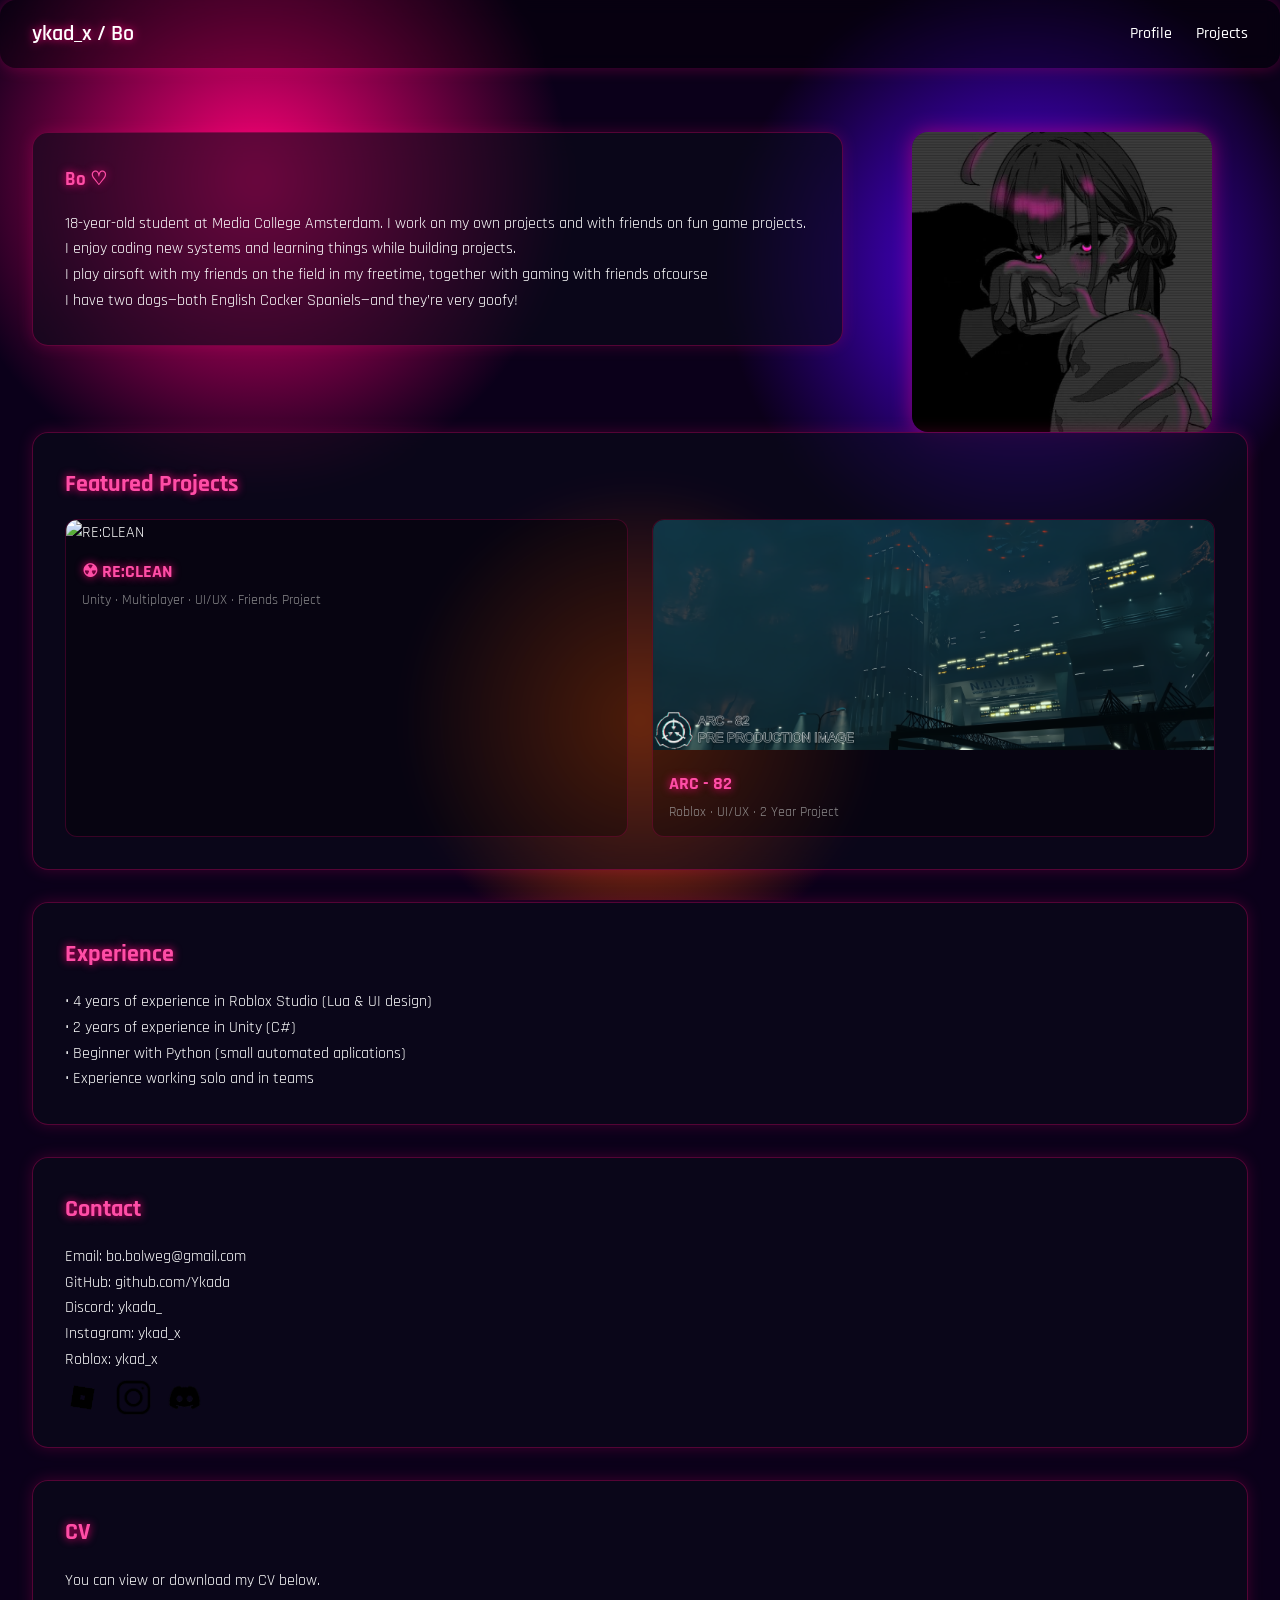
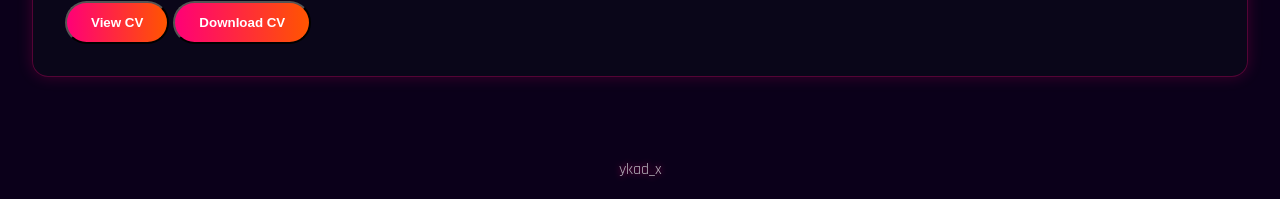
==== Index.html @ 75e7828b "Merge branch 'main' of https://github.com/Ykada/Ykada.github.io" ====
<!DOCTYPE html>
<html lang="en">
	<head>
		<meta charset="UTF-8">
			<meta name="viewport" content="width=device-width, initial-scale=1.0">
				<title>ykad_x</title>
				<link rel="icon" type="image/x-icon" href="Images/downloads (1).ico">
					<link rel="stylesheet" href="CSSS/Style.css">
</head>
	<body>

		<!-- NAVBAR -->
		<header class="navbar">
			<div class="logo">ykad_x / Bo</div>
			<nav class="nav-links">
				<a href="#" onclick="showPage('profile')">Profile</a>
				<a href="#" onclick="showPage('projects')">Projects</a>

			</nav>
		</header>

		<main>

			<!-- PROFILE PAGE -->
			<section id="profile" class="page active">
				<div class="profile-row">
					<section class="card profile-card">
						<h1>Bo ♡</h1>
						<p>18-year-old student at Media College Amsterdam. I work on my own projects and with friends on fun game projects.</p>
						<p>I enjoy coding new systems and learning things while building projects.</p>
						<p>I play airsoft with my friends on the field in my freetime, together with gaming with friends ofcourse</p>
						<p>I have two dogs—both English Cocker Spaniels—and they’re very goofy!</p>
					</section>
					<div class="profile-side-image">
						<img src="Images/Placeholder.png" alt="Profile Image">
        </div>
				</div>
				<div class="card">
					<h1>Featured Projects</h1>

					<div class="project-grid">

						<div class="project-card" onclick="showPage('reclean')">
							<img src="Images/493507649-ad7ff910-1d34-4edd-aec2-e391a233c618.gif" alt="RE:CLEAN">
								<div class="project-card-text">
									<h2>☢ RE:CLEAN</h2>
									<p>Unity · Multiplayer · UI/UX · Friends Project</p>
								</div>
							</div>

						<div class="project-card" onclick="showPage('arc82')">
							<img src="Images/493531442-61c5a022-32b8-4cd8-9e0c-8de7509e1529.png" alt="ARC - 82">
								<div class="project-card-text">
									<h2>ARC - 82</h2>
									<p>Roblox · UI/UX · 2 Year Project</p>
								</div>
							</div>

					</div>
				</div>
				</div>
				<div class="card">
					<h1>Experience</h1>
					<p>• 4 years of experience in Roblox Studio (Lua & UI design)</p>
					<p>• 2 years of experience in Unity (C#)</p>
					<p>• Beginner with Python (small automated aplications)</p>
					<p>• Experience working solo and in teams</p>
				</div>

				<section class="card contact-card">
					<h2>Contact</h2>
					<p>
						Email: <a href="mailto:bo.bolweg@gmail.com">bo.bolweg@gmail.com</a>
					</p>
					<p>
						GitHub: <a href="https://github.com/Ykada" target="_blank">github.com/Ykada</a>
					</p>
					<p>Discord: ykada_</p>
					<p>Instagram: ykad_x</p>
					<p>Roblox: ykad_x</p>
					<div class="icon-row">
						<img src="Images/image-removebg-preview.png" alt="Roblox">
							<img src="Images/Instalogo.png" alt="Instagram">
								<img src="Images/Discordlogo.png" alt="Discord">
        </div>
				</section>
				<div class="card">
					<h1>CV</h1>
					<p>You can view or download my CV below.</p>

					<div class="cv-buttons">
						<button class="primary-btn" onclick="window.open('CV/YourCV.pdf')">
							View CV
						</button>

						<a href="CV/YourCV.pdf" download="">
							<button class="primary-btn">
								Download CV
							</button>
						</a>
					</div>
				</div>
			</section>
			<!-- PROJECTS LIST PAGE -->
			<section id="projects" class="page">
				<div class="card">
					<h1>Projects</h1>
					<p>A selection of games I’ve worked on in Roblox Studio and Unity, focusing on scripting, game design, and UI.</p>
					<div class="project-grid">

						<!-- Each project links to its own page section -->
						<div class="project-card" onclick="showPage('reclean')">
							<img src="Images/493507649-ad7ff910-1d34-4edd-aec2-e391a233c618.gif" alt="RE:CLEAN">
								<div class="project-card-text">
									<h2>☢ RE:CLEAN</h2>
									<p>Unity · In Develpment · UI/UX · Multiplayer · Friends Project · Free Time</p>
								</div>
							</div>

						<div class="project-card" onclick="showPage('arc82')">
							<img src="Images/scp-logo-unscreen.gif" alt="ARC - 82">
								<div class="project-card-text">
									<h2>ARC - 82</h2>

									<p>Roblox · In Develpment · Lua · UI/UX · Group Project · 2 Years Work · Limited Info Avalible</p>
								</div>
							</div>

						<div class="project-card" onclick="showPage('thehunt')">
							<img src="Images/THEHUNTGIF.gif" alt="The Hunt">
								<div class="project-card-text">
									<h2>The Hunt</h2>
									<p>Roblox · Released · UI/UX · Art · Lua · Persenal Project · 1 Month Work</p>
								</div>
							</div>


						<div class="project-card" onclick="showPage('tortex')">
							<img src="Images/OPERATIONSTORM.png" alt="TORTEX">
								<div class="project-card-text">
									<h2>TORTEX</h2>
									<p>Unity · In Develpment · Main Develper · Persenal Project · Free Time</p>
								</div>
							</div>

						<div class="project-card" onclick="showPage('tds')">
							<img src="Images/TDS.png" alt="Tower Defence Simulator">
								<div class="project-card-text">
									<h2>Tower Defence Simulator</h2>
									<p>Unity · C# · Solo · School Project · 10 Weeks Time</p>
								</div>
							</div>

						<div class="project-card" onclick="showPage('helend')">
							<img src="Images/HSL1.png" alt="Hel End Strife">
								<div class="project-card-text">
									<h2>Hel End Strife</h2>
									<p>Unity · School project · Gameplay scripting · 10 Weeks Time</p>
								</div>
							</div>
						<div class="project-card" onclick="showPage('TheCreatureWithin')">
							<img src="Images/404.jpg" alt="Image Unavalible">
								<div class="project-card-text">
									<h2>TheCreatureWithin</h2>
									<p>Unity · In Develpment · School project · Gameplay scripting · 1 Year Time · Limited Info Avalible</p>
								</div>
							</div>

					</div>
				</div>
			</section>


			<section id="reclean" class="page project-detail">
				<div class="card">
					<h1>☢ RE:CLEAN</h1>
					<div class="project-images">
						<img src="Images/RECLEAN1.png" alt="RE:CLEAN 1">
							<img src="Images/RECLEAN2.png" alt="RE:CLEAN 2">
        </div>

					<div class="contribution-section">
						<h2>My Contributions</h2>
						<div class="contribution-grid">

							<div class="code-section">
								<h3>Example Code</h3>
								<pre>
									<code>
using System;
using UnityEngine;
using UnityEngine.Rendering.Universal;
using UnityEngine.UI;

[System.Serializable]

public class SettingsData
{
public float volumeLevel;
public float tvsoundlevel;
public bool filmgrain;
public bool bloom;
public bool vog;
public bool fullscreen;
public float audioListenerVolume;
public int fps;
}

public class SettingsSaveManager : MonoBehaviour
{

[SerializeField] private Slider volumeLevel;
[SerializeField] private Slider tvsoundlevel;
[SerializeField] private Toggle filmgrain;
[SerializeField] private Toggle bloomToggle;
[SerializeField] private Toggle vog;
[SerializeField] private Toggle fullscreen;
[SerializeField] private Button savebutton;
[SerializeField] private AudioListener audioListener;
[SerializeField] private AudioSource audioSource;
[SerializeField] private InputField fps;

private string filePath;

private void Start()
{
savebutton.onClick.AddListener(SaveSettingsData);
savebutton.onClick.AddListener(() => SetFrameRate(int.TryParse(fps.text, out int result) ? result : 60));

}

private void Awake()
{
filePath = Application.persistentDataPath + "/settings.json";
if (System.IO.File.Exists(filePath))
{
SettingsData data = LoadSettingsData();
volumeLevel.value = data.volumeLevel;
filmgrain.isOn = data.filmgrain;
bloomToggle.isOn = data.bloom;
vog.isOn = data.vog;
fullscreen.isOn = data.fullscreen;
tvsoundlevel.value = data.tvsoundlevel;
fps.text = data.fps.ToString();
SetFrameRate(data.fps);
}
}

#region fps

public void SetFrameRate(int fps)
{
QualitySettings.vSyncCount = 0;
Application.targetFrameRate = fps;

}


#endregion


private SettingsData LoadSettingsData()
{
if (System.IO.File.Exists(filePath))
{
string json = System.IO.File.ReadAllText(filePath);
return JsonUtility.FromJson<SettingsData>(json);
tvsoundlevel.value = audioSource.volume;




if (fullscreen.isOn)
{
    Screen.fullScreenMode = FullScreenMode.ExclusiveFullScreen;
}
else
{
    Screen.fullScreenMode = FullScreenMode.Windowed;
}

}
else
{
return new SettingsData { volumeLevel = 1, filmgrain = true, vog = true, fullscreen = true };
}
}
private void SaveSettingsData()
{
SettingsData data = new SettingsData
{
volumeLevel = volumeLevel.value,
filmgrain = filmgrain.isOn,
bloom = bloomToggle.isOn,
vog = vog.isOn,
fullscreen = fullscreen.isOn,
tvsoundlevel = tvsoundlevel.value,
fps = int.TryParse(fps.text, out int result) ? result : 60,
};
        
string json = JsonUtility.ToJson(data, true);
System.IO.File.WriteAllText(filePath, json);
}
}

						  </code>
								</pre>
							</div>

							<div class="contribution-item">
								<img src="Images/RECLEAN2.png">
									<h3>UI Design</h3>
									<p>Worked on interface concepts and layout design.</p>
								</div>


						</div>
					</div>
					<p>A multiplayer project inspired by R.E.P.O. It’s currently on hold due to us not having enough time to work on it.</p>
					<button class="primary-btn" onclick="showPage('projects')">Back to Projects</button>
				</div>
			</section>

			<section id="arc82" class="page project-detail">
				<div class="card">
					<h1>ARC - 82</h1>
					<div class="project-images">
						<img src="Images/493531442-61c5a022-32b8-4cd8-9e0c-8de7509e1529.png" alt="ARC - 82">
							<img src="Images/ROBLXUI1.png" alt="ARC - 82">
								<img src="Images/ARC-82UIV1.png" alt="ARC - 82">
        </div>


		  <div class="contribution-section">
						<h2>My Contributions</h2>

						<div class="contribution-grid">

							<div class="contribution-item">
								<img src="Images/ROBLXUI1.png" alt="UI Work">
									<h3>UI Systems</h3>
									<p>Created advanced interactive UI systems controlling the facility.</p>
								</div>
							<div class="code-section">
								<h3>Camera Switching</h3>
								<pre>
									<code>
local remoteEventRequest = Instance.new("RemoteEvent")
remoteEventRequest.Name = "CameraSwitchRequest"
remoteEventRequest.Parent = game.ReplicatedStorage
local remoteEventDenied = Instance.new("RemoteEvent")
remoteEventDenied.Name = "CameraSwitchDenied"
remoteEventDenied.Parent = game.ReplicatedStorage
local groupId = 33993584
local allowedCamerasForGroup = {
["ClassDCamera"] = true,
["Camera2"] = true,
}
local function isPlayerInGroup(player)
return player:IsInGroup(groupId)
end
print("hi!")
remoteEventRequest.OnServerEvent:Connect(function(player, requestedCameraName)
if isPlayerInGroup(player) then
local camera = workspace:FindFirstChild(requestedCameraName)
if camera and allowedCamerasForGroup[requestedCameraName] then
remoteEventRequest:FireClient(player, requestedCameraName)
else
remoteEventDenied:FireClient(player)
end
else
remoteEventDenied:FireClient(player)
end
end)

									</code>
								</pre>
							</div>
							<div class="code-section">
								<h3>Icon Spinner</h3>
								<pre>
									<code>
local TweenService = game:GetService("TweenService")

local Frame = script.Parent

coroutine.wrap(function()
local Outside = Frame.Outside
local OuterTween = TweenService:Create(Outside, TweenInfo.new(4, Enum.EasingStyle.Linear), {Rotation = 360})

while true do
Outside.Rotation = 0
OuterTween:Play()
OuterTween.Completed:Wait()
end
end)()

coroutine.wrap(function()
local Inside = Frame.Inside
local Tweens = {}

for Angle = 90, 360, 90 do
table.insert(Tweens, TweenService:Create(Inside, TweenInfo.new(2, Enum.EasingStyle.Elastic), {Rotation = Angle}))
end

while true do
Inside.Rotation = 0

for i, Tween in ipairs(Tweens) do
Tween:Play()
Tween.Completed:Wait()
task.wait(1)
end
end
end)()

									</code>
								</pre>
							</div>
							<div class="code-section">
								<h3>Own Avatar Dummy</h3>
								<pre>
									<code>
local Players = game:GetService("Players")
local dummy = script.Parent

local function updateDummyAppearance(player)
local humanoidDescription = Players:GetHumanoidDescriptionFromUserId(player.UserId)
local dummyHumanoid = dummy:WaitForChild("Humanoid")
dummyHumanoid:ApplyDescription(humanoidDescription)
end

local function onPlayerAdded(player)
player.CharacterAdded:Connect(function(character)
character:WaitForChild("Humanoid")
character:WaitForChild("HumanoidRootPart")
updateDummyAppearance(player)
end)
end

Players.PlayerAdded:Connect(onPlayerAdded)
for _, player in pairs(Players:GetPlayers()) do
onPlayerAdded(player)
end


									</code>
								</pre>
							</div>

						</div>
					</div>

					<p>A Roblox group project. I have been working with multiple people on this project for around 2 years. The game is set to release in a year’s time.</p>
					<p>I have been working with multiple people on this project for around 2 years. The game is set to release in a year’s time.</p>
					<p>Ive been responsible in this project to everything related to UI, from basic Loadingscreens to highly advanced interactive ui's that controll the entire Vacility</p>
					<p>Dou to this being a Work in progress and yet to be released or Anounced info is farly kept hidden from the public</p>
					<button class="primary-btn" onclick="showPage('projects')">Back to Projects</button>
				</div>
			</section>

			<section id="helend" class="page project-detail">
				<div class="card">
					<h1>Hel End Strife</h1>
					<div class="project-images">
						<img src="Images/HSL1.png" alt="ARC - 82">
							<img src="Images/HSL2.png" alt="ARC - 82">
								<img src="Images/HSL3.png" alt="ARC - 82">
									<img src="Images/HSL4.png" alt="ARC - 82">
        </div>
					<div class="contribution-section">
						<h2>My Contributions</h2>
						<div class="contribution-grid">

							<div class="contribution-item">
								<img src="Images/HSL1.png">
									<h3>Gameplay Systems</h3>
									<p></p>
								</div>

							<div class="contribution-item">
								<img src="Images/HSL2.png">
									<h3>Team Collaboration</h3>
									<p>Worked on Saving systems that save your current progress for later.</p>
								</div>

						</div>
					</div>
					<p>A unity school project that ive worked with 3 Develpers and 7 Artists on for a duration of 10 Weeks, a playable version is avalible for download on github!</p>
					<p>
						My contriubutions to th
					</p>

					<button class="primary-btn" onclick="window.location.href='https://github.com/ghostbusterbob/GA-GD-Project/tree/Ykada_';"> Link to Github </button>
					<button class="primary-btn" onclick="showPage('projects')">Back to Projects</button>
				</div>
			</section>

			<section id="tds" class="page project-detail">
				<div class="card">
					<h1>Tower Defence Simulator</h1>
					<div class="project-images">
						<img src="Images/TDS.png" alt="ARC - 82">
							<img src="Images/TGB2.png" alt="ARC - 82">
								<img src="Images/TGB3.png" alt="ARC - 82">
									<img src="Images/TGB4.png" alt="ARC - 82">
										<img src="Images/TGB5.png" alt="ARC - 82">
											<p>A school project for a solo Unity game, where we had to make a TowerDefence game, we had to make this in 10 weeks and that is how it turned out, i used AI to generat the Art, we had to make everything ourselfs, the scripts and varius systems are coded by me!</p>
										</div>
					<div class="contribution-section">
						<h2>My Contributions</h2>
						<div class="contribution-grid">

							<div class="code-section">
								<h3>Tower Placing</h3>
								<pre>
									<code>
using UnityEngine;
using UnityEngine.UI;
using System.Collections;
using System.Collections.Generic;

// TowerSpawner.cs
// Manages tower selection, placement, rotation, removal, and UI updates in a tower defense game.
// Ykada_Hiroka
public class TowerSpawner : MonoBehaviour
{
[Header("Preview Prefabs (Ghost Towers)")]
[SerializeField] private GameObject archerPreview;
[SerializeField] private GameObject crossbowPreview;
[SerializeField] private GameObject magePreview;
[SerializeField] private GameObject cannonPreview;
[SerializeField] private GameObject crystalPreview;
[SerializeField] private GameObject minigunnerPreview;

[Header("Tower Prefabs (Real Towers)")]
[SerializeField] private GameObject archer;
[SerializeField] private GameObject crossbow;
[SerializeField] private GameObject mage;
[SerializeField] private GameObject cannon;
[SerializeField] private GameObject crystal;
[SerializeField] private GameObject minigunner;

[Header("Settings")]
[SerializeField] private LayerMask placementLayer;
[SerializeField] private int maxTowers = 25;
[SerializeField] private int startingMoney = 500;
[SerializeField] private int money;
private float displayedMoney;

[Header("UI")]
[SerializeField] private Text moneyText;
[SerializeField] private Text towerErrorLog;
[SerializeField] private GameObject errorLogsPanel;
[SerializeField] private Text currenttowersspawnedtext;

private GameObject previewTower;
private GameObject selectedTowerPrefab;
private int previewCost;

private readonly List<PlacedTower>
	placedTowers = new List<PlacedTower>
		();

		private void Start()
		{
		money = startingMoney;
		displayedMoney = money;
		UpdateMoneyUI();
		}

		private void Update()
		{
		HandleTowerSelection();
		HandleTowerPlacement();
		HandleTowerInteraction();
		displayedMoney = Mathf.Lerp(displayedMoney, money, Time.deltaTime * 10f);
		moneyText.text = "$: " + Mathf.RoundToInt(displayedMoney);
		}

		#region Tower Selection
		private void HandleTowerSelection()
		{
		if (Input.GetKeyDown(KeyCode.Alpha1)) TrySelectTower(archer, archerPreview, 250);
		else if (Input.GetKeyDown(KeyCode.Alpha2)) TrySelectTower(crossbow, crossbowPreview, 500);
		else if (Input.GetKeyDown(KeyCode.Alpha3)) TrySelectTower(mage, magePreview, 750);
		else if (Input.GetKeyDown(KeyCode.Alpha4)) TrySelectTower(cannon, cannonPreview, 1500);
		else if (Input.GetKeyDown(KeyCode.Alpha5)) TrySelectTower(crystal, crystalPreview, 5000);
		else if (Input.GetKeyDown(KeyCode.Alpha6)) TrySelectTower(minigunner, minigunnerPreview, 15000);
		}

		private void TrySelectTower(GameObject prefab, GameObject previewPrefab, int cost)
		{
		if (placedTowers.Count >= maxTowers)
		{
		ShowError("Tower limit reached!");
		return;
		}

		if (money < cost)
    {
        ShowError("Insufficient funds!");
        return;
    }

    if (previewTower != null) Destroy(previewTower);

    previewTower = Instantiate(previewPrefab); // show ghost tower
    previewCost = cost;
    selectedTowerPrefab = prefab; // save real tower
}
#endregion

#region Tower Placement
private void HandleTowerPlacement()
{
    if (previewTower == null) return;

    Ray ray = Camera.main.ScreenPointToRay(Input.mousePosition);
    if (Physics.Raycast(ray, out RaycastHit hit, 100f, placementLayer))
    {
        Vector3 newPos = hit.point;
        previewTower.transform.position = newPos;

        previewTower.transform.rotation = Quaternion.Euler(0f, previewTower.transform.rotation.eulerAngles.y, 0f);

        if (Input.GetKeyDown(KeyCode.R))
        {
            previewTower.transform.Rotate(0, 45f, 0);
        }

        if (Input.GetMouseButtonDown(0))
        {
            PlaceTower();
        }
    }
}

private void PlaceTower()
{
    if (money < previewCost)
    {
        ShowError("Not enough money!");
        Destroy(previewTower);
        previewTower = null;
        return;
    }

    money -= previewCost;
    UpdateMoneyUI();

    // Save preview position/rotation
    Vector3 pos = previewTower.transform.position;
    Quaternion rot = previewTower.transform.rotation;

    Destroy(previewTower); // remove preview

    // Spawn real tower
    GameObject realTower = Instantiate(selectedTowerPrefab, pos, rot);

    PlacedTower newTower = new PlacedTower(realTower, previewCost);
    placedTowers.Add(newTower);

    previewTower = null;
    selectedTowerPrefab = null;
}
#endregion

#region Tower Interaction (Rotate / Remove)
private void HandleTowerInteraction()
{
    if (previewTower != null) return;

    if (Input.GetKeyDown(KeyCode.R))
    {
        Ray ray = Camera.main.ScreenPointToRay(Input.mousePosition);
        if (Physics.Raycast(ray, out RaycastHit hit))
        {
            PlacedTower tower = placedTowers.Find(t => t.TowerObject == hit.collider.gameObject);
            if (tower != null)
            {
                tower.TowerObject.transform.Rotate(0, 45f, 0);
            }
        }
    }

    if (Input.GetKeyDown(KeyCode.Backspace))
    {
        Ray ray = Camera.main.ScreenPointToRay(Input.mousePosition);
        if (Physics.Raycast(ray, out RaycastHit hit))
        {
            PlacedTower tower = placedTowers.Find(t => t.TowerObject == hit.collider.gameObject);
            if (tower != null)
            {
                RemoveTower(tower);
            }
        }
    }
}

private void RemoveTower(PlacedTower tower)
{
    int refund = tower.Cost / 2;
    money += refund;
    UpdateMoneyUI();

    placedTowers.Remove(tower);
    Destroy(tower.TowerObject);
}
#endregion

#region Money & UI
public void AddMoney(int amount)
{
    money += amount;
    UpdateMoneyUI();
}

private void UpdateMoneyUI()
{

    moneyText.text = $"$ {money}";
    currenttowersspawnedtext.text = $"Towers: {placedTowers.Count}/{maxTowers}";
}

private void ShowError(string message)
{
    errorLogsPanel.SetActive(true);
    towerErrorLog.text = message;
    StartCoroutine(HideErrorAfterDelay(2.5f));
}

private IEnumerator HideErrorAfterDelay(float delay)
{
    yield return new WaitForSeconds(delay);
    errorLogsPanel.SetActive(false);
}
#endregion

#region Helper Class
private class PlacedTower
{
    public GameObject TowerObject { get; }
    public int Cost { get; }

    public PlacedTower(GameObject obj, int cost)
    {
        TowerObject = obj;
        Cost = cost;
    }
}
#endregion
}

// © 2025 ykad_x. All rights reserved.
									</code>
								</pre>
							</div>
							<div class="contribution-item">
								<img src="Images/TGB3.png">
									<h3>Programming</h3>
									<p>All scripts and mechanics coded by me in C#.</p>
								</div>

							<div class="contribution-item">
								<img src="Images/TDSEnemyswalking.gif">
									<h3>Game Design</h3>
									<p>Designed progression, balancing, and core gameplay loop.</p>
								</div>

						</div>
					</div>

					<button class="primary-btn" onclick="window.location.href='https://github.com/Ykada/TowerDefencegame';"> Link to Github </button>
					<button class="primary-btn" onclick="showPage('projects')">Back to Projects</button>
				</div>
			</section>

			<section id="tortex" class="page project-detail">
				<div class="card">
					<h1>TORTEX</h1>
					<div class="project-images">
						<img src="Images/OPERATIONSTORM.png" alt="ARC - 82">
							<img src="Images/OPERATIONSTORM2.png" alt="ARC - 82">
        </div>
					<div class="contribution-section">
						<h2>My Contributions</h2>
						<div class="contribution-grid">

							<div class="code-section">
								<h3>Tornado Code</h3>
								<pre>
									<code>
using UnityEngine;
using UnityEngine.UI;

//\\
// ykad_x \\
//\\

[RequireComponent(typeof(Rigidbody))]
public class Tornado : MonoBehaviour
{
#region Private Fields

[Header("Tornado Settings (Loaded from Data Script)")]
private float TORNADOwindspeed;
private float TORNADObaseWindSpeed;
private float TORNADOCoreSpeed;
private float TORNADOgroundSpeed;
private float TORNADOtornadoRadius;
private float TORNADOliftForce;
private float TORNADOrotationSpeed;
private float TORNADOeffectRadius;
private float TORNADOmaxDistance;

private float TORNADOcurrentWindDirection;
private float TORNADOwindShiftSpeed;

[Header("Physics & Behavior")]
[SerializeField] private Rigidbody tornadoCore;
[SerializeField] private LayerMask interactableLayers;

[Header("Visuals & UI")]
[SerializeField] private ParticleSystem[] tornadoParticles;
[SerializeField] private Canvas tornadoUICanvas;
[SerializeField] private Text currentWindSpeedText;

[Header("System Integration")]
[SerializeField] private GeneralWetherSystem weatherSystem;
[SerializeField] private GeneralStormStatistics stats;
private bool DevelperOverWriteOfDebugSystem;

[Header("Debug & Player Tracking")]
[SerializeField] private Transform playerTransform;
private Vector3 rotationAxis = Vector3.up;
private Vector3 moveDirection;
private float turnSpeedPerSecond;

private float valueUpdateTimer = 0f;
[SerializeField] private float valueUpdateInterval = 10f;   // updates every 10 seconds

#endregion

private void Start()
{
turnSpeedPerSecond = 15f / 60f;
moveDirection = new Vector3(Random.Range(-1f, 1f), 0, Random.Range(-1f, 1f)).normalized;

if (tornadoCore == null)
tornadoCore = GetComponent<Rigidbody>
	();

	tornadoParticles = GetComponentsInChildren<ParticleSystem>();
	DevelperOverWriteOfDebugSystem = stats.DevelperOverWriteOfDebugSystem;
	UpdateTornadoStats();   // initial load
	}
	private void Update()
	{
		// Update movement and physics every frame
		HandleWeatherBasedSpeed();
		HandlePlayerWindInteraction();

		//  2 second stat update 
		valueUpdateTimer += Time.deltaTime;
		if (valueUpdateTimer >= valueUpdateInterval)
		{
			valueUpdateTimer = 0f;
			UpdateTornadoStats();
		}

		// UI

	}
	private void FixedUpdate()
	{
		HandleMovement();
		//  HandleRotation();
	}
	#region Stats Update

	private void UpdateTornadoStats()
	{
		if (weatherSystem == null) return;

		// copy stats from weather system
		TORNADOwindspeed = stats.Windspeed;
		TORNADObaseWindSpeed = stats.BaseWindSpeed;
		TORNADOCoreSpeed = stats.MaxCoreSpeed;
		TORNADOgroundSpeed = stats.GroundSpeed;
		TORNADOtornadoRadius = stats.TornadoRadius;
		TORNADOliftForce = stats.LiftForce;
		TORNADOrotationSpeed = stats.RotationSpeed;
		TORNADOeffectRadius = stats.EffectRadius;
		TORNADOmaxDistance = stats.MaxDistance;
		//TORNADOwindShiftSpeed = stats.WindShiftSpeed;

		// copy wind direction from weather system
		TORNADOcurrentWindDirection = stats.CurrentWindDirection;

		// update UI
		currentWindSpeedText.text = $"Wind Speed: {TORNADOwindspeed} km/h";

		// debugs
		if (DevelperOverWriteOfDebugSystem == false)
		{
			Debug.Log($"[Tornado] Wind Speed: {TORNADOwindspeed}");
			Debug.Log($"[Tornado] Core Speed: {TORNADOCoreSpeed}");
			Debug.Log($"[Tornado] Ground Speed: {TORNADOgroundSpeed}");
			Debug.Log($"[Tornado] Tornado Radius: {TORNADOtornadoRadius}");
			Debug.Log($"[Tornado] Lift Force: {TORNADOliftForce}");
			Debug.Log($"[Tornado] Rotation Speed: {TORNADOrotationSpeed}");
		}
		else
		{ return; }

	}

	#endregion

	#region Tornado Movement
	private void HandleMovement()
	{
		if (tornadoCore == null) return;

		if (weatherSystem != null)
		{
			Vector3 targetDirection = weatherSystem.CurrentWindDirection.normalized;

			if (targetDirection.sqrMagnitude > 0.01f)
			{
				moveDirection = Vector3.RotateTowards(
					moveDirection,
					targetDirection,
					Mathf.Deg2Rad * turnSpeedPerSecond * Time.fixedDeltaTime,
					0f
				).normalized;
			}
		}

		Vector3 movement = moveDirection * TORNADOgroundSpeed * Time.fixedDeltaTime;
		tornadoCore.MovePosition(tornadoCore.position + movement);
	}


	private void HandleRotation()
	{
		transform.Rotate(rotationAxis, TORNADOrotationSpeed * Time.deltaTime, Space.World);

		if (tornadoCore != null)
			tornadoCore.AddTorque(rotationAxis * TORNADOrotationSpeed, ForceMode.Acceleration);
	}
	#endregion

	#region Weather & Speed
	private void HandleWeatherBasedSpeed()
	{
		TORNADOCoreSpeed = Mathf.Lerp(TORNADOCoreSpeed, TORNADObaseWindSpeed, Time.deltaTime * 0.5f);
	}
	#endregion

	#region Tornado Visuals

	//void UpdateTornadoVisuals()
	//{

	//    tornadoRadius = stats.tornadoRadius;
        
	//    effectRadius = tornadoRadius * 2f;

	//}

	#endregion

	#region Player Interaction
	private void HandlePlayerWindInteraction()
	{
		if (playerTransform == null) return;

		float distance = Vector3.Distance(transform.position, playerTransform.position);
		float proximityFactor = Mathf.Clamp01(1 - (distance / TORNADOeffectRadius));

		float adjustedWind = Mathf.Lerp(TORNADObaseWindSpeed * 0.5f, TORNADObaseWindSpeed * 1.5f, proximityFactor);
		TORNADOCoreSpeed = adjustedWind;

		Collider[] nearby = Physics.OverlapSphere(transform.position, TORNADOeffectRadius, interactableLayers);
		foreach (var col in nearby)
		{
			Rigidbody rb = col.attachedRigidbody;
			if (rb != null)
			{
				Vector3 directionToCore = (transform.position - rb.position).normalized;
				float pullForce = TORNADOliftForce * proximityFactor;

				rb.AddForce(directionToCore * pullForce, ForceMode.Acceleration);
				rb.AddForce(Vector3.up * (TORNADOliftForce * 0.5f * proximityFactor), ForceMode.Acceleration);
			}
		}
	}
	#endregion
}
							  </code>
								</pre>
							</div>

							<div class="contribution-item">
								<img src="Images/TORTEXTORNADO.png">
									<h3>Core Gameplay</h3>
									<p>Creating tornado systems.</p>
								</div>

						</div>
					</div>
					<p>A Persenal unity project, where i am making a tornado chasing game, i started working on this becouse i really Enjoy stormchase games, ive been working a bit on it when i have the freetime</p>
					<button class="primary-btn" onclick="window.location.href='https://github.com/Ykada/OPERATION-STORMCHASE';"> Link to Github </button>
					<button class="primary-btn" onclick="showPage('projects')">Back to Projects</button>
				</div>
			</section>

			<section id="thehunt" class="page project-detail">
				<div class="card">
					<h1>The Hunt</h1>
					<div class="project-images">
						<img src="Images/THEHUNT.png" alt="ARC - 82">
							<img src="Images/THEHUNT2.png" alt="ARC - 82">
								<img src="Images/THEHUNT3.png" alt="ARC - 82">
									<img src="Images/THEHUNTGIF.gif" alt="ARC - 82">
        </div>
					<div class="contribution-section">
						<h2>My Contributions</h2>
						<div class="contribution-grid">

							<div class="contribution-item">
								<img src="Images/THEHUNT.png">
									<h3>Game Creation</h3>
									<p>Designed and built the full game from scratch at age 13.</p>
								</div>

							<div class="code-section">
								<h3>automatic doors</h3>
								<pre>
									<code>
			local larm = script.Parent:FindFirstChild("HumanoidRootPart")
			local rarm = script.Parent:FindFirstChild("HumanoidRootPart")
			local hum = script.Parent:FindFirstChild("Item")
			local anim = hum:LoadAnimation(script.Parent["058attack1"])
			local anim2 = hum:LoadAnimation(script.Parent["058attack2"])
			local attackdb = false

			local anims = {"whip", "sting"}
			local DETECTION_RADIUS = 125 -- Radius to detect and follow the player

			function attackAnim()
			local randomanim = anims[math.random(1, #anims)]
			if randomanim == "whip" then
			anim:Play()
			wait(0.6)
			else
			wait(0.6)
			anim2:Play()
			end
			end

			function findNearestPlayer(pos)
			local minDist = math.huge
			local nearestPlayer = nil
			for _, player in ipairs(game.Players:GetPlayers()) do
			if player.Character and player.Character:FindFirstChild("HumanoidRootPart") then
			local dist = (player.Character.HumanoidRootPart.Position - pos).magnitude
			if dist < minDist then
				minDist = dist
				nearestPlayer = player.Character.HumanoidRootPart
			end
		end
	end
	return nearestPlayer
end

function wander()
	while true do
		local nearestPlayer = findNearestPlayer(script.Parent.HumanoidRootPart.Position)
		if nearestPlayer and (nearestPlayer.Position - larm.Position).magnitude <= DETECTION_RADIUS then
		while (nearestPlayer.Position - larm.Position).magnitude <= DETECTION_RADIUS do
		script.Parent.Item:MoveTo(nearestPlayer.Position)
		wait(0.4)
		end
		end

		local newPosition = Vector3.new(
		math.random(-750, 750),
		0,
		math.random(-750, 750)
		)
		script.Parent.Item:MoveTo(newPosition)
		wait(5) -- Adjust the wait time to control how often the enemy changes its wandering destination
		end
		end

		function isPlayerNearby(target)
		return (target.Position - larm.Position).magnitude < 10
end

-- Function to deal damage to the humanoid
function dealDamageToPlayer(humanoid)
	if humanoid then
		humanoid:TakeDamage(35)
	end
end

function onTouched(hit)
	local humanoid = hit.Parent:FindFirstChildOfClass("Humanoid")
	if humanoid then
		dealDamageToPlayer(humanoid)
	end
end

while true do
	wait(0.4)
	local target = findNearestPlayer(script.Parent.HumanoidRootPart.Position)
	if target ~= nil then
		script.Parent.Item:MoveTo(target.Position, target) 
		if (target.Position - larm.Position).magnitude < 10 and attackdb == false then
			attackdb = true
			script.Parent.Head.Sprint:Play()  
			attackAnim()
			wait(0.1)
			dealDamageToPlayer(target.Parent:FindFirstChild("Humanoid")) -- Deal damage to the player
			wait(0.3)
			attackdb = false
		end
	else
		wander() -- If no target found, wander around the map
	end
end

									</code>
								</pre>
							</div>

							<div class="contribution-item">
								<img src="Images/THEHUNT3.png">
									<h3>Sequel Development</h3>
									<p>Created a second version improving on the original concept.</p>
								</div>

						</div>
					</div>
					<p>Roblox project that i worked on when i was still 13. looking back at this project am really proud of what i managed to make back then, even more fun that i made a secual to the first edition i made, i am still proud of what i managed tomake with litle to no expierence</p>
					<button class="primary-btn" onclick="window.location.href='https://www.roblox.com/games/8833099801/The-Hunt';"> Roblox The Hunt 1 </button>
					<button class="primary-btn" onclick="window.location.href='https://www.roblox.com/games/9478545883/The-Hunt-V2';"> Roblox The Hunt 2 </button>
					<button class="primary-btn" onclick="showPage('projects')">Back to Projects</button>
				</div>
			</section>
			<section id="TheCreatureWithin" class="page project-detail">
				<div class="card">

				</div>
				<div class="contribution-section">
					<h2>My Contributions</h2>
					<div class="contribution-grid">

						<div class="code-section">
							<h3>Enemy Movement, With microphone</h3>
							<pre>
								<code>
using UnityEngine;
using UnityEngine.AI;
using System.Collections;
using Unity.AI.Navigation;
using UnityEngine.Audio;

// stupidmonkeylord made this, dont ask why its so bad, i just wanted to make a sound detecting enemy and it turned into this mess, enjoy :D

// selection of script (BasicEnemyControlsAndAutomation)

// Script is responsible for movement and audiocontroll for the enemy

// Multipe Breakpoints are known, these being:
// NavMesh Not being baked



public class EnemyMovingController : MonoBehaviour
{
public GameObject Player;
float speed = 1f;
private float timer;
[SerializeField] private Animator animator;
public NavMeshAgent agent;
[SerializeField] private float distanceToPlayer;
private bool indistance;
[SerializeField] private float wanderingradius = 10f;
[SerializeField] private float wanderingtimer = 5f;
[SerializeField] private float fieldofview = 30f;
[SerializeField] private float rotatespeed = 5f;

[Header("Microhpone")]
[SerializeField] private float hearingrange = 10f;
[SerializeField] private float hearingfieldofview = 360f;
[SerializeField] private float hearingrotatespeed = 60f;
[SerializeField] private float micSensitivity = 100f;
[SerializeField] private float micThreshold = 0.05f;
[SerializeField] private int sampleWindow = 128;

private AudioClip micclip;
private string micDevice;
private bool heardplayer;
private Vector3 lastheardposition;

[Header("Object Sound Detection")]
[SerializeField] private float nonmichearingrange = 25f;
private bool heardobjectsound;
private Vector3 lastheardobjectposition;

[SerializeField] private LayerMask obstacleMask;
[SerializeField] private float audioCheckInterval = 0.5f;
[SerializeField] private LayerMask soundSourceMask;
[SerializeField] private float nonsoundingplayerhearingfieldofview = 240f;

private float audioTimer;

[Header("Activation Settings")]
[SerializeField] private bool abletoseeplayer;
[SerializeField] private bool canusemicrohpone;
[SerializeField] private bool canhearobjects;
[SerializeField] private bool develpmentmode;


private void Start()
{
//debugsystem
//if a system is not working how its supposed to, this will log that and you will find where the issue is where its noted

if (develpmentmode == true)
{
Debug.Log("Development mode enabled: Debug lines and logs will be shown.");
Debug.Log("Enemy initialized at position: " + transform.position);
Debug.Log("Player found: " + (Player != null ? Player.name : "No player found with tag 'Player'"));
Debug.Log("Microphone enabled: " + canusemicrohpone);
Debug.Log("Object sound detection enabled: " + canhearobjects);
Debug.Log("Field of view: " + fieldofview);
Debug.Log("Hearing range: " + hearingrange);
Debug.Log("Non-microphone hearing range: " + nonmichearingrange);
Debug.Log("Microphone sensitivity: " + micSensitivity);
Debug.Log("Microphone threshold: " + micThreshold);
Debug.Log("Audio check interval: " + audioCheckInterval);
Debug.Log(RandomNavSphere(transform.position, wanderingradius));
Debug.Log("NavMeshAgent component found: " + (agent != null ? "Yes" : "No"));
Debug.Log("Obstacle mask: " + obstacleMask);
Debug.Log("Sound source mask: " + soundSourceMask);
Debug.Log(NavMesh.SamplePosition(transform.position, out NavMeshHit hit, 1f, NavMesh.AllAreas) ? "NavMesh is baked and valid" : "NavMesh is not baked or invalid at enemy position");
Debug.Log(CompareTag("Enemy") ? "Enemy tag is correctly set" : "Enemy tag is not set to 'Enemy'");
}



//animator = GetComponent<Animator>
	();
	Player = GameObject.FindGameObjectWithTag("Player");
	//animator.SetBool("IsWalking", true);
	if (canusemicrohpone == true)
	{
	if (Microphone.devices.Length > 0)
	{
	micDevice = Microphone.devices[0];
	micclip = Microphone.Start(micDevice, true, 10, 44100);
	Debug.Log("Microphone found: " + micDevice);
	}
	}
	}
	private Vector3 RandomNavSphere(Vector3 origin, float distance)
	{
	Vector3 randomDirection = Random.insideUnitSphere * distance;
	randomDirection += origin;
	NavMeshHit navHit;
	NavMesh.SamplePosition(randomDirection, out navHit, distance, NavMesh.AllAreas);
	return navHit.position;
	}
	private void Update()
	{
	if (canusemicrohpone == true)
	{
	if (micclip != null)
	{
	int micPos = Microphone.GetPosition(micDevice) - sampleWindow;
	if (micPos < 0) return;

float[] samples = new float[sampleWindow];
micclip.GetData(samples, micPos);

float level = 0f;

for (int i = 0; i < sampleWindow; i++)
{
level += Mathf.Abs(samples[i]);
}

level = (level / sampleWindow) * micSensitivity;

Debug.Log("Microphone level: " + level);

if (level > micThreshold)
{
heardplayer = true;
lastheardposition = Player.transform.position;
}
else
{
heardplayer = false;
}
}
//        heardplayer = true;
//        lastheardposition = Player.transform.position;
//        Debug.Log("Heard player at position: " + lastheardposition);
//    }
//    else
//    {
//        heardplayer = false;
//    }
}
distanceToPlayer = Vector3.Distance(transform.position, Player.transform.position);
{

if (heardplayer) {
Vector3 directionToLastHeard = (lastheardposition - transform.position).normalized;
Quaternion targetRot = Quaternion.LookRotation(directionToLastHeard, Vector3.up);
transform.rotation = Quaternion.Slerp(
transform.rotation,
targetRot,
hearingrotatespeed * Time.deltaTime
);
agent.SetDestination(lastheardposition);
}

RaycastHit hit;

if (Player == null) return;

Vector3 directionToPlayer = (Player.transform.position - transform.position).normalized;
float distanceToPlayer = Vector3.Distance(transform.position, Player.transform.position);
if (Vector3.Angle(transform.forward, directionToPlayer) < fieldofview / 1.2f)
{
if (Physics.Raycast(transform.position, directionToPlayer, out hit, distanceToPlayer /*, layerMask */))
{
if (hit.collider.CompareTag("Player"))
{
agent.SetDestination(Player.transform.position);
Quaternion targetRot = Quaternion.LookRotation(directionToPlayer, Vector3.up);
transform.rotation = Quaternion.Slerp(
transform.rotation,
targetRot,
rotatespeed * Time.deltaTime
);
indistance = true;

}
else
{
indistance = false;
}
}
else
{
indistance = false;
}

}
if (canhearobjects == true)
{
audioTimer += Time.deltaTime;
if (audioTimer >= audioCheckInterval)
{
audioTimer = 0f;
checkforaudiosources();
}
}
if (heardobjectsound == true)
{

Vector3 directionToLastHeardObject = (lastheardobjectposition - transform.position).normalized;
Quaternion targetRot = Quaternion.LookRotation(directionToLastHeardObject, Vector3.up);
RaycastHit objectHit;

if (Vector3.Angle(transform.forward, directionToLastHeardObject) < nonsoundingplayerhearingfieldofview)
{
if (Physics.Raycast(transform.position, directionToLastHeardObject, out objectHit, Vector3.Distance(transform.position, lastheardobjectposition)))
{
if (objectHit.collider.CompareTag("Player"))
{
agent.SetDestination(lastheardobjectposition);
transform.rotation = Quaternion.Slerp(
transform.rotation,
targetRot,
hearingrotatespeed * Time.deltaTime
);
}
}
}
}
if (indistance == true)
{
}
else
{
timer += Time.deltaTime;

if (!agent.pathPending && agent.remainingDistance <= agent.stoppingDistance)
{
Vector3 newPos = RandomNavSphere(transform.position, wanderingradius);
agent.SetDestination(newPos);
}
}
}

}

private void checkforaudiosources()
{
Collider[] hits = Physics.OverlapSphere(transform.position, nonmichearingrange, soundSourceMask);
foreach (Collider hit in hits)
{

AudioSource[] audioSources = FindObjectsByType<AudioSource>
	(FindObjectsSortMode.None);

	foreach (AudioSource source in audioSources)
	{
	if (source.isPlaying)
	{
	float dist = Vector3.Distance(transform.position, source.transform.position);
	if (dist <= nonmichearingrange)
	{
	Vector3 dir = (source.transform.position - transform.position).normalized;
	if (!Physics.Raycast(transform.position, dir, dist, obstacleMask))
	{
	heardobjectsound = true;
	lastheardobjectposition = source.transform.position;
	agent.SetDestination(lastheardobjectposition);
	}
	}
	}
	}
	}
	}

	public void HearObjectSound(Vector3 soundPosition)
	{
	if (!canhearobjects) return;

	float dist = Vector3.Distance(transform.position, soundPosition);

	if (dist <= hearingrange)
	{
	Vector3 dir = (soundPosition - transform.position).normalized;

	if (!Physics.Raycast(transform.position, dir, dist))
	{
	heardobjectsound = true;
	lastheardobjectposition = soundPosition;
	}
	}
	}
	private void OnAnimatorMove()
	{

	}

	}

										</code>
							</pre>
						</div>

						<div class="code-section">
							<h3>automatic doors</h3>
							<pre>
								<code>
using UnityEngine;
using System.Collections;

public class OpenVualtDoor : MonoBehaviour
{
[Header("Door gameobjects")]
[SerializeField] private GameObject VualtDoor;
[SerializeField] private GameObject ParticalObjecs;
[SerializeField] private Transform player;

[Header("Door open settings")]
[SerializeField] private float openDoorSpeed = 2f;
[SerializeField] private float playerdetectionArea = 5f;
[SerializeField] private Vector3 openOffset;

private bool isDoorOpen = false;
private bool isMoving = false;

private Vector3 closedPosition;
private Vector3 openPosition;

private void Start()
{
closedPosition = VualtDoor.transform.position;
openPosition = closedPosition + openOffset;
}

private void Update()
{
float distanceToPlayer = Vector3.Distance(transform.position, player.position);

if (distanceToPlayer < playerdetectionArea && !isDoorOpen && !isMoving)
{
StartCoroutine(MoveDoor(openPosition));
isDoorOpen = true;
}
}

private IEnumerator MoveDoor(Vector3 targetPosition)
{
isMoving = true;
ParticalObjecs.SetActive(true);

while (Vector3.Distance(VualtDoor.transform.position, targetPosition) > 0.01f)
{
VualtDoor.transform.position = Vector3.MoveTowards(
VualtDoor.transform.position,
targetPosition,
openDoorSpeed * Time.deltaTime
);

yield return null;
}

ParticalObjecs.SetActive(false);
isMoving = false;
}
}
								</code>
							</pre>
						</div>

						<div class="code-section">
							<h3>Local Lighting, And breaking light</h3>
							<pre>
								<code>
using Unity.VisualScripting;
using UnityEngine;
using UnityEngine.InputSystem.Controls;
public class LocalLighting : MonoBehaviour
{
[Header("Lightingsettings")]
[SerializeField] private Light currentlight;
[SerializeField] private Rigidbody LightFallBody;
[SerializeField] private GameObject player;
[SerializeField] private GameObject brokenlight;
[SerializeField] private AudioSource breakslightsource;

[Header("Flicker Settings")]
[SerializeField] private float flickerIntensity = 0.5f;
[SerializeField] private float flickerSpeed = 4;
[SerializeField] private float EnableLightAfterDelay = 5f;

[Header("Main Settings")]
[SerializeField] bool flickerEnabled;
[SerializeField] bool canbreak;

private void Start()
{
player = GameObject.FindGameObjectWithTag("Player");
}

private void Update()
{
if (flickerEnabled)
{
if (player != null && currentlight != null)
{
float distanceToPlayer = Vector3.Distance(transform.position, player.transform.position);
if (distanceToPlayer < 5f)
{
FlickerLight();
}
else
{
}
}
}
if (canbreak)
{

if (player != null && currentlight != null)
{
float distanceToPlayer = Vector3.Distance(transform.position, player.transform.position);
if (distanceToPlayer < 5f)
{
currentlight.enabled = false;
GetComponent<Rigidbody>
	().useGravity = true;
	}
	}
	}
	}

	private void OnCollisionEnter(Collision collision)
	{
	if (collision.gameObject.CompareTag("Ground"))
	{
	breakslightsource.PlayDelayed(0.2f);
	Instantiate(brokenlight, transform.position, transform.rotation);
	brokenlight.GetComponent<Collider>().enabled = false;
Destroy(gameObject);
}
}
private void FlickerLight()
{
float noise = Mathf.PerlinNoise(Time.time * flickerSpeed, 0f);
currentlight.intensity = Mathf.Lerp(currentlight.intensity, flickerIntensity, noise);
}
}

							  </code>
							</pre>
						</div>
					</div>
					<p>Currently working on this project inside of NEON Orignes for an entire year, and currently working on this</p>
					<button class="primary-btn" onclick="showPage('projects')">Back to Projects</button>
				</div>
			</section>


		</main>

		<footer>
			<p>ykad_x</p>
		</footer>

		<script>
			function showPage(pageId) {
			document.querySelectorAll('.page').forEach(page => page.classList.remove('active'));
			document.getElementById(pageId).classList.add('active');
			window.scrollTo(0,0);
			}
		</script>
	</body>
</html>
---- CSSS/Style.css ----
/* ===== GLOBAL ===== */
@import url('https://fonts.googleapis.com/css2?family=Rajdhani:wght@400;600&display=swap');

* {
  margin: 0;
  padding: 0;
  box-sizing: border-box;
}

.project-card-text {
  padding: 10px;
}

.project-card h2 {
  font-size: 18px;
  margin-bottom: 5px;
}

.project-card p {
  font-size: 13px;
  color: #aaa;
}
.contribution-section {
  margin-top: 20px;
}

.code-section {
  margin-top: 15px;
}

/* Make it look like contribution-item */
.code-section pre {
  background: transparent;              /* transparent */
  color: #e6e6e6;
  padding: 10px;
  border-radius: 8px;
  overflow-x: auto;
  overflow-y: auto;
  max-height: 500px;
  font-size: 13px;
  border: 1px solid #2a2a2a;            /* same subtle border */
}

/* Make text behave nicely */
.code-section code {
  font-family: monospace;
  white-space: pre;
}

.contribution-section h2 {
  margin-bottom: 10px;
}

.contribution-grid {
  display: grid;
  grid-template-columns: repeat(auto-fit, minmax(200px, 1fr));
  gap: 15px;
}

.contribution-item {
  background: #1e1e1e;
  padding: 10px;
  border-radius: 10px;
  text-align: center;
}

.contribution-item img {
  width: 100%;
  border-radius: 8px;
  margin-bottom: 8px;
}

.contribution-item h3 {
  margin: 5px 0;
  font-size: 16px;
}

body {
  font-family: 'Rajdhani', sans-serif;
  background: radial-gradient(circle at 20% 20%, #ff0077 0%, transparent 25%),
              radial-gradient(circle at 80% 30%, #5500ff 0%, transparent 25%),
              radial-gradient(circle at 50% 80%, #ff5500 0%, transparent 25%),
              #0b001a;
  background-attachment: fixed;
  color: white;
  line-height: 1.6;
}

a { text-decoration: none; color: inherit; }

/* ===== NAVBAR ===== */
.navbar {
  display: flex;
  justify-content: space-between;
  align-items: center;
  padding: 1rem 2rem;
  backdrop-filter: blur(8px);
  background: rgba(0,0,0,0.35);
  border-radius: 16px;
  position: sticky;
  top: 0;
  z-index: 50;
  box-shadow: 0 0 15px rgba(255,0,120,0.3);
}

.logo { font-weight: 600; font-size: 1.4rem; text-shadow: 0 0 8px #ff0077; }

.nav-links { display: flex; gap: 1.5rem; }

.nav-links a { transition: 0.3s; font-weight: 500; }
.nav-links a:hover { color: #ff4da6; text-shadow: 0 0 8px #ff0077; }

/* ===== PAGE SECTIONS ===== */
.page { display: none; padding: 2rem; }
.page.active { display: block; }

/* ===== CARDS ===== */
.card {
  background: rgba(10,10,25,0.6);
  border: 1px solid rgba(255,0,120,0.3);
  backdrop-filter: blur(12px);
  border-radius: 16px;
  padding: 2rem;
  box-shadow: 0 0 15px rgba(255,0,120,0.2);
  margin-bottom: 2rem;
  transition: 0.3s;
}
.card:hover { box-shadow: 0 0 25px rgba(255,0,120,0.6); transform: translateY(-3px); }

/* ===== HEADINGS ===== */
h1,h2,h3 { color: #ff4da6; text-shadow: 0 0 8px #ff0077; margin-bottom: 1rem; }

/* ===== PROFILE PAGE ===== */
.profile-row { display: flex; gap: 2rem; margin-top: 2rem; align-items: flex-start; }
.profile-card { flex: 2; }
.profile-side-image { flex: 1; display: flex; justify-content: center; align-items: center; }
.profile-side-image img { width: 100%; max-width: 300px; border-radius: 16px; box-shadow: 0 0 20px rgba(255,0,120,0.5); transition: 0.3s; }
.profile-side-image img:hover { transform: scale(1.05); }

/* ===== PROJECT GRID ===== */
.project-grid {
  display: grid;
  grid-template-columns: repeat(auto-fit, minmax(220px,1fr));
  gap: 1.5rem;
}
.project-card {
  overflow: hidden; border-radius: 12px; border: 1px solid rgba(255,0,120,0.2); transition: 0.3s;
  background: rgba(0,0,0,0.3);
}
.project-card img { width: 100%; height: 150px; object-fit: cover; transition: 0.3s; }
.project-card:hover img { transform: scale(1.05); }
.project-card-text { padding: 0.75rem 1rem; }
.project-card h2 { font-size: 1.1rem; margin-bottom: 0.25rem; }
.project-card p { font-size: 0.85rem; opacity: 0.8; }

/* ===== CONTACT ICONS ===== */
.icon-row { display: flex; gap: 1rem; margin-top: 0.5rem; }
.icon-row img { width: 35px; height: 35px; }

/* ===== FOOTER ===== */
footer { text-align: center; padding: 1rem; opacity: 0.7; text-shadow: 0 0 6px #ff0077; }

/* ===== BUTTONS ===== */
.primary-btn {
  display: inline-block; padding: 0.75rem 1.5rem;
  background: linear-gradient(90deg,#ff0077,#ff5500);
  color: white; border-radius: 25px; font-weight: 600; margin-top: 0.5rem;
  transition: 0.3s;
}
.primary-btn:hover { background: linear-gradient(90deg,#ff5500,#ff0077); transform: translateY(-3px); }

/* ===== RESPONSIVE ===== */
@media(max-width:768px) {
  .profile-row { flex-direction: column; }
  .project-grid { grid-template-columns: 1fr; }
  .nav-links { flex-direction: column; gap: 1rem; margin-top: 0.5rem; }
}
/* ==========================
   Image Scaling Fix
========================== */

/* Profile image scaling */
.profile-side-image img {
    width: 100%;
    max-width: 300px; /* keeps it reasonable */
    height: auto;     /* maintain aspect ratio */
    object-fit: cover;
}

/* Project card image scaling */
.project-card img {
    width: 100%;
    height: auto;     /* maintain aspect ratio */
    object-fit: cover;
}

/* Project detail pages (if you want multiple images per project) */
.project-detail .project-images img {
    width: 100%;
    max-width: 600px; /* optional, prevents huge images */
    height: auto;
    object-fit: cover;
    border-radius: 12px;
}
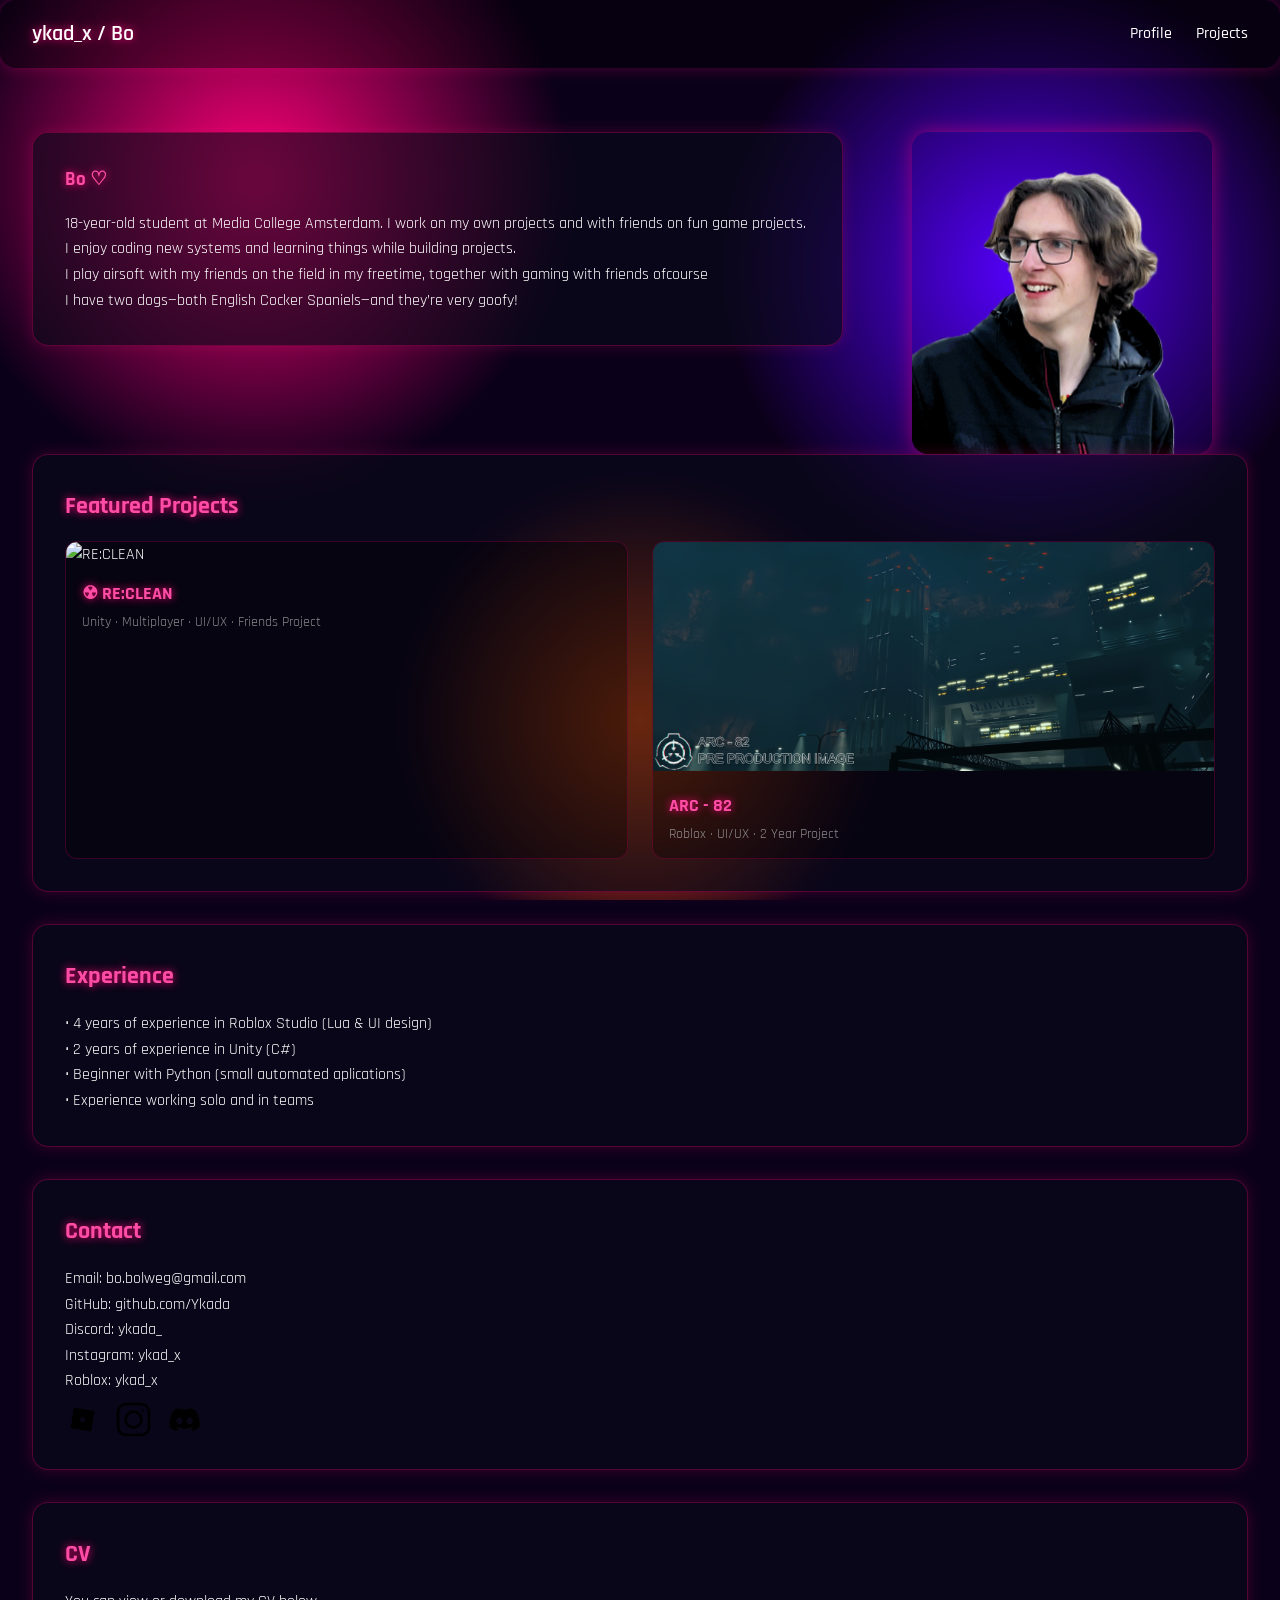
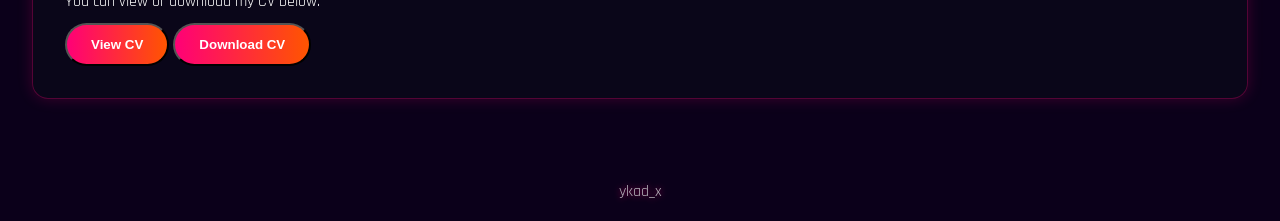
==== commit 40362f59: "a" ====
--- a/Index.html
+++ b/Index.html
@@ -32,7 +32,7 @@
 						<p>I have two dogs—both English Cocker Spaniels—and they’re very goofy!</p>
 					</section>
 					<div class="profile-side-image">
-						<img src="Images/Placeholder.png" alt="Profile Image">
+						<img src="Images/IMG_1133.png" alt="Profile Image">
         </div>
 				</div>
 				<div class="card">
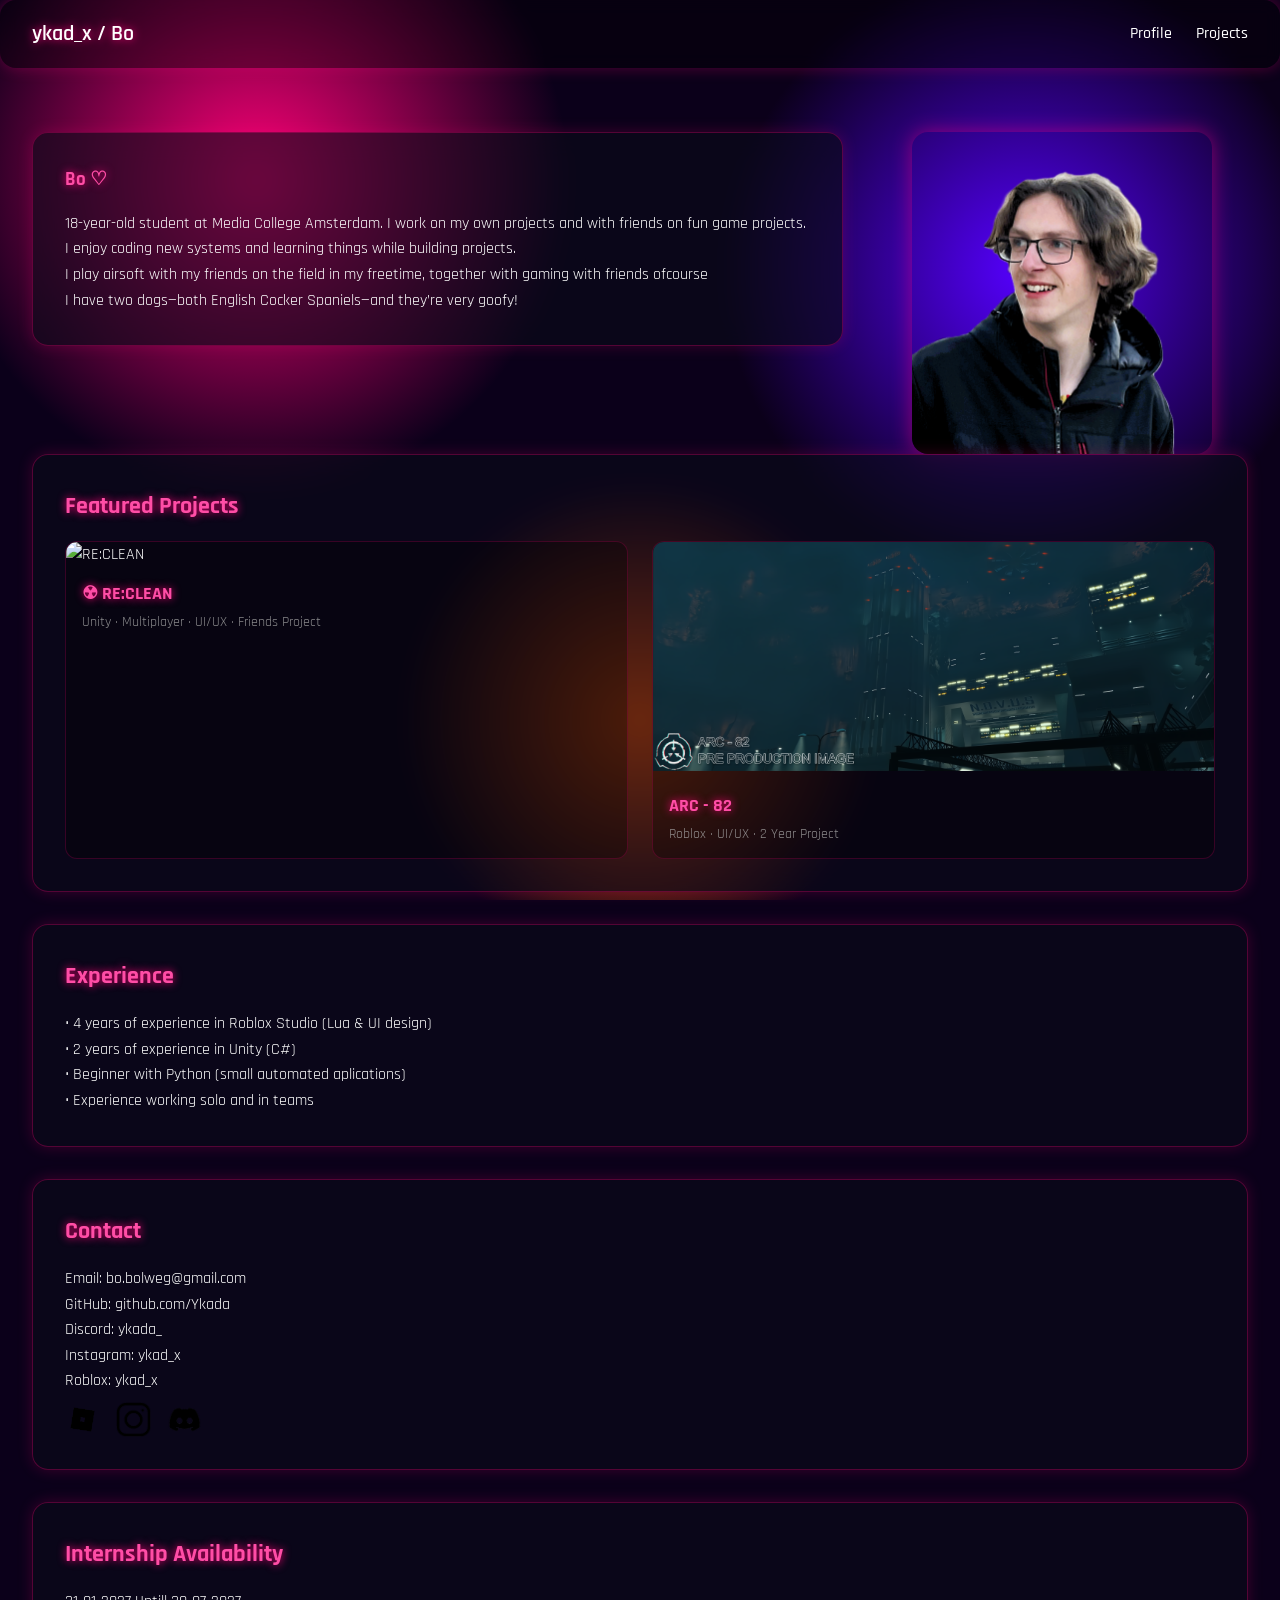
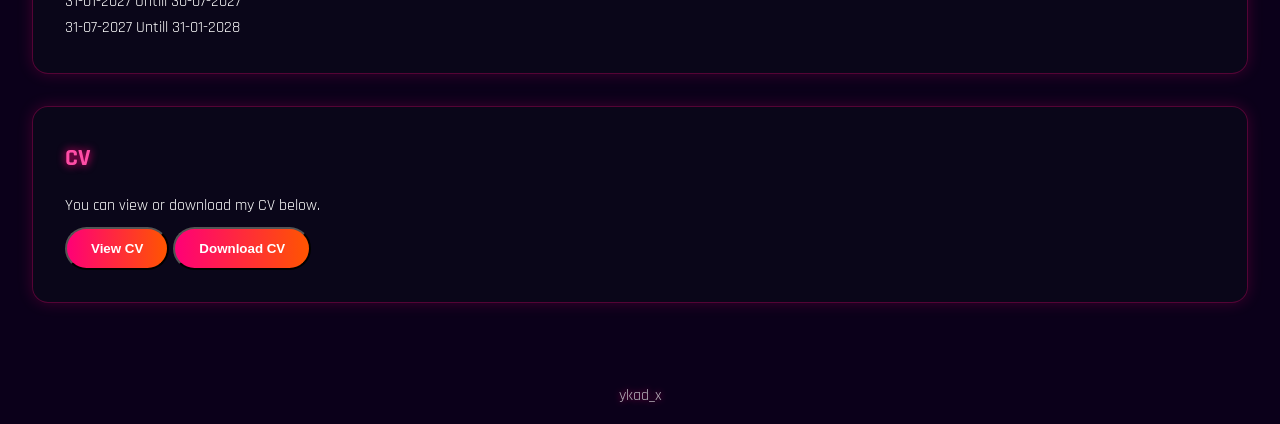
==== commit ef765435: "a" ====
--- a/Index.html
+++ b/Index.html
@@ -83,7 +83,14 @@
 							<img src="Images/Instalogo.png" alt="Instagram">
 								<img src="Images/Discordlogo.png" alt="Discord">
         </div>
+
 				</section>
+				<div class="card">
+					<h1>Internship Availability</h1>
+					<p>31-01-2027 Untill 30-07-2027</p>
+					<p>31-07-2027 Untill 31-01-2028</p>
+
+				</div>
 				<div class="card">
 					<h1>CV</h1>
 					<p>You can view or download my CV below.</p>
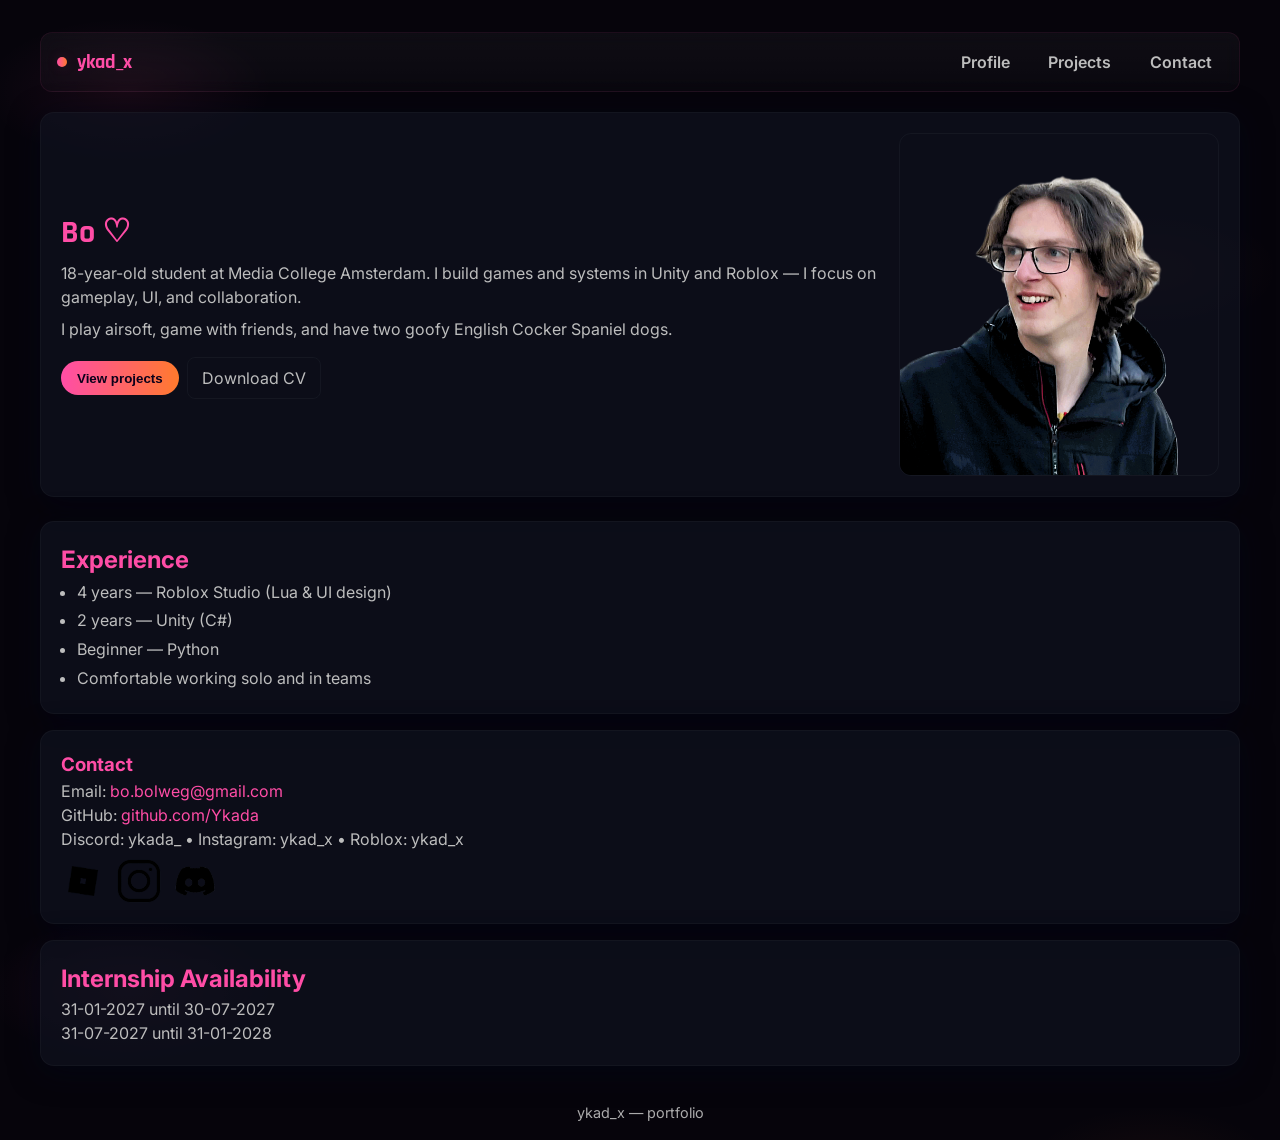
==== commit e90c20ff: "its cleaner now" ====
--- a/Index.html
+++ b/Index.html
@@ -1,200 +1,153 @@
-<!DOCTYPE html>
+<!doctype html>
 <html lang="en">
-	<head>
-		<meta charset="UTF-8">
-			<meta name="viewport" content="width=device-width, initial-scale=1.0">
-				<title>ykad_x</title>
-				<link rel="icon" type="image/x-icon" href="Images/downloads (1).ico">
-					<link rel="stylesheet" href="CSSS/Style.css">
-</head>
-	<body>
-
-		<!-- NAVBAR -->
-		<header class="navbar">
-			<div class="logo">ykad_x / Bo</div>
-			<nav class="nav-links">
-				<a href="#" onclick="showPage('profile')">Profile</a>
-				<a href="#" onclick="showPage('projects')">Projects</a>
-
-			</nav>
-		</header>
-
-		<main>
-
-			<!-- PROFILE PAGE -->
-			<section id="profile" class="page active">
-				<div class="profile-row">
-					<section class="card profile-card">
-						<h1>Bo ♡</h1>
-						<p>18-year-old student at Media College Amsterdam. I work on my own projects and with friends on fun game projects.</p>
-						<p>I enjoy coding new systems and learning things while building projects.</p>
-						<p>I play airsoft with my friends on the field in my freetime, together with gaming with friends ofcourse</p>
-						<p>I have two dogs—both English Cocker Spaniels—and they’re very goofy!</p>
-					</section>
-					<div class="profile-side-image">
-						<img src="Images/IMG_1133.png" alt="Profile Image">
+  <head>
+    <meta charset="utf-8" />
+    <meta name="viewport" content="width=device-width,initial-scale=1" />
+    <title>ykad_x — portfolio</title>
+    <link rel="icon" href="Images/downloads (1).ico" />
+    <link rel="stylesheet" href="CSSS/Style.css" />
+  </head>
+  <body>
+    <header class="navbar container">
+      <div class="logo"><span class="dot"></span> ykad_x</div>
+      <nav class="nav-links" aria-label="Primary">
+        <a href="#profile">Profile</a>
+        <a href="#projects">Projects</a>
+        <a href="#contact">Contact</a>
+      </nav>
+      <button class="menu-toggle" aria-label="Toggle menu" onclick="toggleNav()">☰</button>
+    </header>
+
+    <main class="container">
+      <!-- PROFILE -->
+      <section id="profile" class="page active">
+        <div class="hero card">
+          <div>
+            <h1>Bo ♡</h1>
+            <p>18-year-old student at Media College Amsterdam. I build games and systems in Unity and Roblox — I focus on gameplay, UI, and collaboration.</p>
+            <p style="color:var(--muted)">I play airsoft, game with friends, and have two goofy English Cocker Spaniel dogs.</p>
+
+            <div style="margin-top:1rem;display:flex;gap:.5rem;align-items:center">
+              <button class="primary-btn" onclick="showPage('projects')">View projects</button>
+              <a class="secondary-btn" href="CV/CV.pdf" download>Download CV</a>
+            </div>
+          </div>
+
+          <div class="profile-image">
+            <img src="Images/IMG_1133.png" alt="Profile image of Bo" />
+          </div>
         </div>
-				</div>
-				<div class="card">
-					<h1>Featured Projects</h1>
-
-					<div class="project-grid">
-
-						<div class="project-card" onclick="showPage('reclean')">
-							<img src="Images/493507649-ad7ff910-1d34-4edd-aec2-e391a233c618.gif" alt="RE:CLEAN">
-								<div class="project-card-text">
-									<h2>☢ RE:CLEAN</h2>
-									<p>Unity · Multiplayer · UI/UX · Friends Project</p>
-								</div>
-							</div>
-
-						<div class="project-card" onclick="showPage('arc82')">
-							<img src="Images/493531442-61c5a022-32b8-4cd8-9e0c-8de7509e1529.png" alt="ARC - 82">
-								<div class="project-card-text">
-									<h2>ARC - 82</h2>
-									<p>Roblox · UI/UX · 2 Year Project</p>
-								</div>
-							</div>
-
-					</div>
-				</div>
-				</div>
-				<div class="card">
-					<h1>Experience</h1>
-					<p>• 4 years of experience in Roblox Studio (Lua & UI design)</p>
-					<p>• 2 years of experience in Unity (C#)</p>
-					<p>• Beginner with Python (small automated aplications)</p>
-					<p>• Experience working solo and in teams</p>
-				</div>
-
-				<section class="card contact-card">
-					<h2>Contact</h2>
-					<p>
-						Email: <a href="mailto:bo.bolweg@gmail.com">bo.bolweg@gmail.com</a>
-					</p>
-					<p>
-						GitHub: <a href="https://github.com/Ykada" target="_blank">github.com/Ykada</a>
-					</p>
-					<p>Discord: ykada_</p>
-					<p>Instagram: ykad_x</p>
-					<p>Roblox: ykad_x</p>
-					<div class="icon-row">
-						<img src="Images/image-removebg-preview.png" alt="Roblox">
-							<img src="Images/Instalogo.png" alt="Instagram">
-								<img src="Images/Discordlogo.png" alt="Discord">
+        <br />
+
+        <div class="card">
+          <h2 style="color:var(--accent-1)">Experience</h2>
+          <ul style="color:var(--muted);margin-left:1rem;line-height:1.8">
+            <li>4 years — Roblox Studio (Lua & UI design)</li>
+            <li>2 years — Unity (C#)</li>
+            <li>Beginner — Python</li>
+            <li>Comfortable working solo and in teams</li>
+          </ul>
         </div>
 
-				</section>
-				<div class="card">
-					<h1>Internship Availability</h1>
-					<p>31-01-2027 Untill 30-07-2027</p>
-					<p>31-07-2027 Untill 31-01-2028</p>
-
-				</div>
-				<div class="card">
-					<h1>CV</h1>
-					<p>You can view or download my CV below.</p>
-
-					<div class="cv-buttons">
-						<button class="primary-btn" onclick="window.open('CV/YourCV.pdf')">
-							View CV
-						</button>
-
-						<a href="CV/YourCV.pdf" download="">
-							<button class="primary-btn">
-								Download CV
-							</button>
-						</a>
-					</div>
-				</div>
-			</section>
-			<!-- PROJECTS LIST PAGE -->
-			<section id="projects" class="page">
-				<div class="card">
-					<h1>Projects</h1>
-					<p>A selection of games I’ve worked on in Roblox Studio and Unity, focusing on scripting, game design, and UI.</p>
-					<div class="project-grid">
-
-						<!-- Each project links to its own page section -->
-						<div class="project-card" onclick="showPage('reclean')">
-							<img src="Images/493507649-ad7ff910-1d34-4edd-aec2-e391a233c618.gif" alt="RE:CLEAN">
-								<div class="project-card-text">
-									<h2>☢ RE:CLEAN</h2>
-									<p>Unity · In Develpment · UI/UX · Multiplayer · Friends Project · Free Time</p>
-								</div>
-							</div>
-
-						<div class="project-card" onclick="showPage('arc82')">
-							<img src="Images/scp-logo-unscreen.gif" alt="ARC - 82">
-								<div class="project-card-text">
-									<h2>ARC - 82</h2>
-
-									<p>Roblox · In Develpment · Lua · UI/UX · Group Project · 2 Years Work · Limited Info Avalible</p>
-								</div>
-							</div>
-
-						<div class="project-card" onclick="showPage('thehunt')">
-							<img src="Images/THEHUNTGIF.gif" alt="The Hunt">
-								<div class="project-card-text">
-									<h2>The Hunt</h2>
-									<p>Roblox · Released · UI/UX · Art · Lua · Persenal Project · 1 Month Work</p>
-								</div>
-							</div>
-
-
-						<div class="project-card" onclick="showPage('tortex')">
-							<img src="Images/OPERATIONSTORM.png" alt="TORTEX">
-								<div class="project-card-text">
-									<h2>TORTEX</h2>
-									<p>Unity · In Develpment · Main Develper · Persenal Project · Free Time</p>
-								</div>
-							</div>
-
-						<div class="project-card" onclick="showPage('tds')">
-							<img src="Images/TDS.png" alt="Tower Defence Simulator">
-								<div class="project-card-text">
-									<h2>Tower Defence Simulator</h2>
-									<p>Unity · C# · Solo · School Project · 10 Weeks Time</p>
-								</div>
-							</div>
-
-						<div class="project-card" onclick="showPage('helend')">
-							<img src="Images/HSL1.png" alt="Hel End Strife">
-								<div class="project-card-text">
-									<h2>Hel End Strife</h2>
-									<p>Unity · School project · Gameplay scripting · 10 Weeks Time</p>
-								</div>
-							</div>
-						<div class="project-card" onclick="showPage('TheCreatureWithin')">
-							<img src="Images/404.jpg" alt="Image Unavalible">
-								<div class="project-card-text">
-									<h2>TheCreatureWithin</h2>
-									<p>Unity · In Develpment · School project · Gameplay scripting · 1 Year Time · Limited Info Avalible</p>
-								</div>
-							</div>
-
-					</div>
-				</div>
-			</section>
-
-
-			<section id="reclean" class="page project-detail">
-				<div class="card">
-					<h1>☢ RE:CLEAN</h1>
-					<div class="project-images">
-						<img src="Images/RECLEAN1.png" alt="RE:CLEAN 1">
-							<img src="Images/RECLEAN2.png" alt="RE:CLEAN 2">
+        <section id="contact" class="card contact-card" style="margin-top:1rem">
+          <h3 style="color:var(--accent-1)">Contact</h3>
+          <p style="color:var(--muted)">Email: <a href="mailto:bo.bolweg@gmail.com">bo.bolweg@gmail.com</a></p>
+          <p style="color:var(--muted)">GitHub: <a href="https://github.com/Ykada" target="_blank" rel="noopener">github.com/Ykada</a></p>
+          <p style="color:var(--muted)">Discord: ykada_ • Instagram: ykad_x • Roblox: ykad_x</p>
+          <div class="icon-row" style="margin-top:.5rem">
+            <img src="Images/image-removebg-preview.png" alt="Roblox logo" />
+            <img src="Images/Instalogo.png" alt="Instagram logo" />
+            <img src="Images/Discordlogo.png" alt="Discord logo" />
+          </div>
+        </section>
+
+        <div class="card" style="margin-top:1rem">
+          <h2 style="color:var(--accent-1)">Internship Availability</h2>
+          <p style="color:var(--muted)">31-01-2027 until 30-07-2027</p>
+          <p style="color:var(--muted)">31-07-2027 until 31-01-2028</p>
         </div>
-
-					<div class="contribution-section">
-						<h2>My Contributions</h2>
-						<div class="contribution-grid">
-
-							<div class="code-section">
-								<h3>Example Code</h3>
-								<pre>
-									<code>
-using System;
+      </section>
+
+      <!-- PROJECTS LIST -->
+      <section id="projects" class="page">
+        <div class="card">
+          <h2 style="color:var(--accent-1)">Projects</h2>
+          <p style="color:var(--muted)">A selection of games I’ve worked on in Roblox Studio and Unity, focusing on scripting, game design, and UI.</p>
+
+          <div class="project-grid">
+            <div class="project-card" onclick="showPage('reclean')" role="button">
+              <img src="Images/493507649-ad7ff910-1d34-4edd-aec2-e391a233c618.gif" alt="RE:CLEAN" />
+              <div class="meta">
+                <h3>☢ RE:CLEAN</h3>
+                <p>Unity · In Development · UI/UX · Multiplayer</p>
+              </div>
+            </div>
+
+            <div class="project-card" onclick="showPage('arc82')" role="button">
+              <img src="Images/scp-logo-unscreen.gif" alt="ARC - 82" />
+              <div class="meta">
+                <h3>ARC - 82</h3>
+                <p>Roblox · Lua · UI/UX · Group Project</p>
+              </div>
+            </div>
+
+            <div class="project-card" onclick="showPage('thehunt')" role="button">
+              <img src="Images/THEHUNTGIF.gif" alt="The Hunt" />
+              <div class="meta">
+                <h3>The Hunt</h3>
+                <p>Roblox · Released · UI/UX · Art · Lua</p>
+              </div>
+            </div>
+
+            <div class="project-card" onclick="showPage('tortex')" role="button">
+              <img src="Images/OPERATIONSTORM.png" alt="TORTEX" />
+              <div class="meta">
+                <h3>TORTEX</h3>
+                <p>Unity · Personal project · Tornado systems</p>
+              </div>
+            </div>
+
+            <div class="project-card" onclick="showPage('tds')" role="button">
+              <img src="Images/TDS.png" alt="Tower Defence Simulator" />
+              <div class="meta">
+                <h3>Tower Defence Simulator</h3>
+                <p>Unity · C# · Solo school project</p>
+              </div>
+            </div>
+
+            <div class="project-card" onclick="showPage('helend')" role="button">
+              <img src="Images/HSL1.png" alt="Hel End Strife" />
+              <div class="meta">
+                <h3>Hel End Strife</h3>
+                <p>Unity · Team project · Gameplay scripting</p>
+              </div>
+            </div>
+
+            <div class="project-card" onclick="showPage('TheCreatureWithin')" role="button">
+              <img src="Images/404.jpg" alt="TheCreatureWithin" />
+              <div class="meta">
+                <h3>TheCreatureWithin</h3>
+                <p>Unity · In Development · School project</p>
+              </div>
+            </div>
+
+          </div>
+        </div>
+      </section>
+
+      <!-- PROJECT DETAILS: RECLEAN -->
+      <section id="reclean" class="page project-detail">
+        <div class="card">
+          <h2 style="color:var(--accent-1)">☢ RE:CLEAN</h2>
+          <div class="project-images">
+            <img src="Images/RECLEAN1.png" alt="RE:CLEAN 1" />
+            <img src="Images/RECLEAN2.png" alt="RE:CLEAN 2" />
+          </div>
+
+          <div class="contribution-grid">
+            <div class="code-section">
+              <h4 style="color:var(--accent-1)">Example Code</h4>
+              <pre><code>using System;
 using UnityEngine;
 using UnityEngine.Rendering.Universal;
 using UnityEngine.UI;
@@ -309,50 +262,43 @@
 System.IO.File.WriteAllText(filePath, json);
 }
 }
-
-						  </code>
-								</pre>
-							</div>
-
-							<div class="contribution-item">
-								<img src="Images/RECLEAN2.png">
-									<h3>UI Design</h3>
-									<p>Worked on interface concepts and layout design.</p>
-								</div>
-
-
-						</div>
-					</div>
-					<p>A multiplayer project inspired by R.E.P.O. It’s currently on hold due to us not having enough time to work on it.</p>
-					<button class="primary-btn" onclick="showPage('projects')">Back to Projects</button>
-				</div>
-			</section>
-
-			<section id="arc82" class="page project-detail">
-				<div class="card">
-					<h1>ARC - 82</h1>
-					<div class="project-images">
-						<img src="Images/493531442-61c5a022-32b8-4cd8-9e0c-8de7509e1529.png" alt="ARC - 82">
-							<img src="Images/ROBLXUI1.png" alt="ARC - 82">
-								<img src="Images/ARC-82UIV1.png" alt="ARC - 82">
+</code></pre>
+            </div>
+
+            <div class="contribution-item">
+              <img src="Images/RECLEAN2.png" alt="UI" />
+              <h4>UI Design</h4>
+              <p style="color:var(--muted)">Worked on interface concepts and layout design.</p>
+            </div>
+          </div>
+
+          <p style="color:var(--muted)">A multiplayer project inspired by R.E.P.O. Currently on hold due to limited time.</p>
+          <div style="margin-top:1rem;display:flex;gap:.5rem">
+            <button class="primary-btn" onclick="showPage('projects')">Back to Projects</button>
+          </div>
         </div>
-
-
-		  <div class="contribution-section">
-						<h2>My Contributions</h2>
-
-						<div class="contribution-grid">
-
-							<div class="contribution-item">
-								<img src="Images/ROBLXUI1.png" alt="UI Work">
-									<h3>UI Systems</h3>
-									<p>Created advanced interactive UI systems controlling the facility.</p>
-								</div>
-							<div class="code-section">
-								<h3>Camera Switching</h3>
-								<pre>
-									<code>
-local remoteEventRequest = Instance.new("RemoteEvent")
+      </section>
+
+      <!-- PROJECT DETAILS: ARC-82 -->
+      <section id="arc82" class="page project-detail">
+        <div class="card">
+          <h2 style="color:var(--accent-1)">ARC - 82</h2>
+          <div class="project-images">
+            <img src="Images/493531442-61c5a022-32b8-4cd8-9e0c-8de7509e1529.png" alt="ARC - 82" />
+            <img src="Images/ROBLXUI1.png" alt="ARC UI" />
+            <img src="Images/ARC-82UIV1.png" alt="ARC UI" />
+          </div>
+
+          <div class="contribution-grid">
+            <div class="contribution-item">
+              <img src="Images/ROBLXUI1.png" alt="UI Work" />
+              <h4>UI Systems</h4>
+              <p style="color:var(--muted)">Created advanced interactive UI systems controlling the facility.</p>
+            </div>
+
+            <div class="code-section">
+              <h4 style="color:var(--accent-1)">Camera Switching (Lua)</h4>
+              <pre><code>local remoteEventRequest = Instance.new("RemoteEvent")
 remoteEventRequest.Name = "CameraSwitchRequest"
 remoteEventRequest.Parent = game.ReplicatedStorage
 local remoteEventDenied = Instance.new("RemoteEvent")
@@ -379,15 +325,12 @@
 remoteEventDenied:FireClient(player)
 end
 end)
-
-									</code>
-								</pre>
-							</div>
-							<div class="code-section">
-								<h3>Icon Spinner</h3>
-								<pre>
-									<code>
-local TweenService = game:GetService("TweenService")
+</code></pre>
+            </div>
+
+            <div class="code-section">
+              <h4 style="color:var(--accent-1)">Icon Spinner (Lua)</h4>
+              <pre><code>local TweenService = game:GetService("TweenService")
 
 local Frame = script.Parent
 
@@ -420,15 +363,12 @@
 end
 end
 end)()
-
-									</code>
-								</pre>
-							</div>
-							<div class="code-section">
-								<h3>Own Avatar Dummy</h3>
-								<pre>
-									<code>
-local Players = game:GetService("Players")
+</code></pre>
+            </div>
+
+            <div class="code-section">
+              <h4 style="color:var(--accent-1)">Own Avatar Dummy (Lua)</h4>
+              <pre><code>local Players = game:GetService("Players")
 local dummy = script.Parent
 
 local function updateDummyAppearance(player)
@@ -449,80 +389,67 @@
 for _, player in pairs(Players:GetPlayers()) do
 onPlayerAdded(player)
 end
-
-
-									</code>
-								</pre>
-							</div>
-
-						</div>
-					</div>
-
-					<p>A Roblox group project. I have been working with multiple people on this project for around 2 years. The game is set to release in a year’s time.</p>
-					<p>I have been working with multiple people on this project for around 2 years. The game is set to release in a year’s time.</p>
-					<p>Ive been responsible in this project to everything related to UI, from basic Loadingscreens to highly advanced interactive ui's that controll the entire Vacility</p>
-					<p>Dou to this being a Work in progress and yet to be released or Anounced info is farly kept hidden from the public</p>
-					<button class="primary-btn" onclick="showPage('projects')">Back to Projects</button>
-				</div>
-			</section>
-
-			<section id="helend" class="page project-detail">
-				<div class="card">
-					<h1>Hel End Strife</h1>
-					<div class="project-images">
-						<img src="Images/HSL1.png" alt="ARC - 82">
-							<img src="Images/HSL2.png" alt="ARC - 82">
-								<img src="Images/HSL3.png" alt="ARC - 82">
-									<img src="Images/HSL4.png" alt="ARC - 82">
+</code></pre>
+            </div>
+
+          </div>
+
+          <p style="color:var(--muted)">A long-term group project for Roblox. Responsible for UI and interactive systems.</p>
+          <div style="margin-top:1rem;display:flex;gap:.5rem">
+            <button class="primary-btn" onclick="showPage('projects')">Back to Projects</button>
+          </div>
         </div>
-					<div class="contribution-section">
-						<h2>My Contributions</h2>
-						<div class="contribution-grid">
-
-							<div class="contribution-item">
-								<img src="Images/HSL1.png">
-									<h3>Gameplay Systems</h3>
-									<p></p>
-								</div>
-
-							<div class="contribution-item">
-								<img src="Images/HSL2.png">
-									<h3>Team Collaboration</h3>
-									<p>Worked on Saving systems that save your current progress for later.</p>
-								</div>
-
-						</div>
-					</div>
-					<p>A unity school project that ive worked with 3 Develpers and 7 Artists on for a duration of 10 Weeks, a playable version is avalible for download on github!</p>
-					<p>
-						My contriubutions to th
-					</p>
-
-					<button class="primary-btn" onclick="window.location.href='https://github.com/ghostbusterbob/GA-GD-Project/tree/Ykada_';"> Link to Github </button>
-					<button class="primary-btn" onclick="showPage('projects')">Back to Projects</button>
-				</div>
-			</section>
-
-			<section id="tds" class="page project-detail">
-				<div class="card">
-					<h1>Tower Defence Simulator</h1>
-					<div class="project-images">
-						<img src="Images/TDS.png" alt="ARC - 82">
-							<img src="Images/TGB2.png" alt="ARC - 82">
-								<img src="Images/TGB3.png" alt="ARC - 82">
-									<img src="Images/TGB4.png" alt="ARC - 82">
-										<img src="Images/TGB5.png" alt="ARC - 82">
-											<p>A school project for a solo Unity game, where we had to make a TowerDefence game, we had to make this in 10 weeks and that is how it turned out, i used AI to generat the Art, we had to make everything ourselfs, the scripts and varius systems are coded by me!</p>
-										</div>
-					<div class="contribution-section">
-						<h2>My Contributions</h2>
-						<div class="contribution-grid">
-
-							<div class="code-section">
-								<h3>Tower Placing</h3>
-								<pre>
-									<code>
-using UnityEngine;
+      </section>
+
+      <!-- PROJECT DETAILS: HEL END STRIFE -->
+      <section id="helend" class="page project-detail">
+        <div class="card">
+          <h2 style="color:var(--accent-1)">Hel End Strife</h2>
+          <div class="project-images">
+            <img src="Images/HSL1.png" alt="HSL1" />
+            <img src="Images/HSL2.png" alt="HSL2" />
+            <img src="Images/HSL3.png" alt="HSL3" />
+            <img src="Images/HSL4.png" alt="HSL4" />
+          </div>
+
+          <div class="contribution-grid">
+            <div class="contribution-item">
+              <img src="Images/HSL1.png" alt="Gameplay" />
+              <h4>Gameplay Systems</h4>
+            </div>
+            <div class="contribution-item">
+              <img src="Images/HSL2.png" alt="SavingSystems" />
+              <h4>Team Collaboration</h4>
+              <p style="color:var(--muted)">Worked on saving systems that save your current progress.</p>
+            </div>
+          </div>
+
+          <p style="color:var(--muted)">A Unity school project made with 3 developers and 7 artists over 10 weeks. Playable version available on GitHub.</p>
+          <div style="margin-top:1rem;display:flex;gap:.5rem">
+            <button class="primary-btn" onclick="window.location.href='https://github.com/ghostbusterbob/GA-GD-Project/tree/Ykada_';">Link to Github</button>
+            <button class="primary-btn" onclick="showPage('projects')">Back to Projects</button>
+          </div>
+        </div>
+      </section>
+
+      <!-- PROJECT DETAILS: TDS -->
+      <section id="tds" class="page project-detail">
+        <div class="card">
+          <h2 style="color:var(--accent-1)">Tower Defence Simulator</h2>
+          <div class="project-images">
+            <img src="Images/TDS.png" alt="TDS" />
+            <img src="Images/TGB2.png" alt="TGB2" />
+            <img src="Images/TGB3.png" alt="TGB3" />
+            <img src="Images/TGB4.png" alt="TGB4" />
+            <img src="Images/TGB5.png" alt="TGB5" />
+          </div>
+
+          <p style="color:var(--muted)">A solo Unity school project built in 10 weeks. All scripts and systems coded by me.</p>
+
+          <div class="contribution-grid">
+            <div class="code-section">
+              <h4 style="color:var(--accent-1)">Tower Placing (C#)</h4>
+              <pre><code>using UnityEngine;
 using UnityEngine.UI;
 using System.Collections;
 using System.Collections.Generic;
@@ -760,45 +687,42 @@
 }
 
 // © 2025 ykad_x. All rights reserved.
-									</code>
-								</pre>
-							</div>
-							<div class="contribution-item">
-								<img src="Images/TGB3.png">
-									<h3>Programming</h3>
-									<p>All scripts and mechanics coded by me in C#.</p>
-								</div>
-
-							<div class="contribution-item">
-								<img src="Images/TDSEnemyswalking.gif">
-									<h3>Game Design</h3>
-									<p>Designed progression, balancing, and core gameplay loop.</p>
-								</div>
-
-						</div>
-					</div>
-
-					<button class="primary-btn" onclick="window.location.href='https://github.com/Ykada/TowerDefencegame';"> Link to Github </button>
-					<button class="primary-btn" onclick="showPage('projects')">Back to Projects</button>
-				</div>
-			</section>
-
-			<section id="tortex" class="page project-detail">
-				<div class="card">
-					<h1>TORTEX</h1>
-					<div class="project-images">
-						<img src="Images/OPERATIONSTORM.png" alt="ARC - 82">
-							<img src="Images/OPERATIONSTORM2.png" alt="ARC - 82">
+</code></pre>
+            </div>
+
+            <div class="contribution-item">
+              <img src="Images/TGB3.png" alt="Programming" />
+              <h4>Programming</h4>
+              <p style="color:var(--muted)">All scripts and mechanics coded in C#.</p>
+            </div>
+
+            <div class="contribution-item">
+              <img src="Images/TDSEnemyswalking.gif" alt="Design" />
+              <h4>Game Design</h4>
+              <p style="color:var(--muted)">Progression, balancing, and core loop design.</p>
+            </div>
+          </div>
+
+          <div style="margin-top:1rem;display:flex;gap:.5rem">
+            <button class="primary-btn" onclick="window.location.href='https://github.com/Ykada/TowerDefencegame';">Link to Github</button>
+            <button class="primary-btn" onclick="showPage('projects')">Back to Projects</button>
+          </div>
         </div>
-					<div class="contribution-section">
-						<h2>My Contributions</h2>
-						<div class="contribution-grid">
-
-							<div class="code-section">
-								<h3>Tornado Code</h3>
-								<pre>
-									<code>
-using UnityEngine;
+      </section>
+
+      <!-- PROJECT DETAILS: TORTEX -->
+      <section id="tortex" class="page project-detail">
+        <div class="card">
+          <h2 style="color:var(--accent-1)">TORTEX</h2>
+          <div class="project-images">
+            <img src="Images/OPERATIONSTORM.png" alt="OPERATIONSTORM" />
+            <img src="Images/OPERATIONSTORM2.png" alt="OPERATIONSTORM2" />
+          </div>
+
+          <div class="contribution-grid">
+            <div class="code-section">
+              <h4 style="color:var(--accent-1)">Tornado Code (C#)</h4>
+              <pre><code>using UnityEngine;
 using UnityEngine.UI;
 
 //\\
@@ -972,7 +896,7 @@
 	//{
 
 	//    tornadoRadius = stats.tornadoRadius;
-        
+	    
 	//    effectRadius = tornadoRadius * 2f;
 
 	//}
@@ -1006,81 +930,78 @@
 	}
 	#endregion
 }
-							  </code>
-								</pre>
-							</div>
-
-							<div class="contribution-item">
-								<img src="Images/TORTEXTORNADO.png">
-									<h3>Core Gameplay</h3>
-									<p>Creating tornado systems.</p>
-								</div>
-
-						</div>
-					</div>
-					<p>A Persenal unity project, where i am making a tornado chasing game, i started working on this becouse i really Enjoy stormchase games, ive been working a bit on it when i have the freetime</p>
-					<button class="primary-btn" onclick="window.location.href='https://github.com/Ykada/OPERATION-STORMCHASE';"> Link to Github </button>
-					<button class="primary-btn" onclick="showPage('projects')">Back to Projects</button>
-				</div>
-			</section>
-
-			<section id="thehunt" class="page project-detail">
-				<div class="card">
-					<h1>The Hunt</h1>
-					<div class="project-images">
-						<img src="Images/THEHUNT.png" alt="ARC - 82">
-							<img src="Images/THEHUNT2.png" alt="ARC - 82">
-								<img src="Images/THEHUNT3.png" alt="ARC - 82">
-									<img src="Images/THEHUNTGIF.gif" alt="ARC - 82">
+</code></pre>
+            </div>
+
+            <div class="contribution-item">
+              <img src="Images/TORTEXTORNADO.png" alt="Tornado" />
+              <h4>Core Gameplay</h4>
+              <p style="color:var(--muted)">Creating tornado systems.</p>
+            </div>
+          </div>
+
+          <p style="color:var(--muted)">Personal Unity project inspired by stormchase games.</p>
+          <div style="margin-top:1rem;display:flex;gap:.5rem">
+            <button class="primary-btn" onclick="window.location.href='https://github.com/Ykada/OPERATION-STORMCHASE';">Link to Github</button>
+            <button class="primary-btn" onclick="showPage('projects')">Back to Projects</button>
+          </div>
         </div>
-					<div class="contribution-section">
-						<h2>My Contributions</h2>
-						<div class="contribution-grid">
-
-							<div class="contribution-item">
-								<img src="Images/THEHUNT.png">
-									<h3>Game Creation</h3>
-									<p>Designed and built the full game from scratch at age 13.</p>
-								</div>
-
-							<div class="code-section">
-								<h3>automatic doors</h3>
-								<pre>
-									<code>
-			local larm = script.Parent:FindFirstChild("HumanoidRootPart")
-			local rarm = script.Parent:FindFirstChild("HumanoidRootPart")
-			local hum = script.Parent:FindFirstChild("Item")
-			local anim = hum:LoadAnimation(script.Parent["058attack1"])
-			local anim2 = hum:LoadAnimation(script.Parent["058attack2"])
-			local attackdb = false
-
-			local anims = {"whip", "sting"}
-			local DETECTION_RADIUS = 125 -- Radius to detect and follow the player
-
-			function attackAnim()
-			local randomanim = anims[math.random(1, #anims)]
-			if randomanim == "whip" then
-			anim:Play()
-			wait(0.6)
-			else
-			wait(0.6)
-			anim2:Play()
-			end
-			end
-
-			function findNearestPlayer(pos)
-			local minDist = math.huge
-			local nearestPlayer = nil
-			for _, player in ipairs(game.Players:GetPlayers()) do
-			if player.Character and player.Character:FindFirstChild("HumanoidRootPart") then
-			local dist = (player.Character.HumanoidRootPart.Position - pos).magnitude
-			if dist < minDist then
-				minDist = dist
-				nearestPlayer = player.Character.HumanoidRootPart
-			end
-		end
-	end
-	return nearestPlayer
+      </section>
+
+      <!-- PROJECT DETAILS: THE HUNT -->
+      <section id="thehunt" class="page project-detail">
+        <div class="card">
+          <h2 style="color:var(--accent-1)">The Hunt</h2>
+          <div class="project-images">
+            <img src="Images/THEHUNT.png" alt="The Hunt" />
+            <img src="Images/THEHUNT2.png" alt="The Hunt 2" />
+            <img src="Images/THEHUNT3.png" alt="The Hunt 3" />
+            <img src="Images/THEHUNTGIF.gif" alt="The Hunt gif" />
+          </div>
+
+          <div class="contribution-grid">
+            <div class="contribution-item">
+              <img src="Images/THEHUNT.png" alt="Created game" />
+              <h4>Game Creation</h4>
+              <p style="color:var(--muted)">Designed and built the full game from scratch at age 13.</p>
+            </div>
+
+            <div class="code-section">
+              <h4 style="color:var(--accent-1)">automatic doors</h4>
+              <pre><code>local larm = script.Parent:FindFirstChild("HumanoidRootPart")
+local rarm = script.Parent:FindFirstChild("HumanoidRootPart")
+local hum = script.Parent:FindFirstChild("Item")
+local anim = hum:LoadAnimation(script.Parent["058attack1"])
+local anim2 = hum:LoadAnimation(script.Parent["058attack2"])
+local attackdb = false
+
+local anims = {"whip", "sting"}
+local DETECTION_RADIUS = 125 -- Radius to detect and follow the player
+
+function attackAnim()
+local randomanim = anims[math.random(1, #anims)]
+if randomanim == "whip" then
+anim:Play()
+wait(0.6)
+else
+wait(0.6)
+anim2:Play()
+end
+end
+
+function findNearestPlayer(pos)
+local minDist = math.huge
+local nearestPlayer = nil
+for _, player in ipairs(game.Players:GetPlayers()) do
+if player.Character and player.Character:FindFirstChild("HumanoidRootPart") then
+local dist = (player.Character.HumanoidRootPart.Position - pos).magnitude
+if dist < minDist then
+	minDist = dist
+	nearestPlayer = player.Character.HumanoidRootPart
+end
+end
+end
+return nearestPlayer
 end
 
 function wander()
@@ -1110,7 +1031,7 @@
 -- Function to deal damage to the humanoid
 function dealDamageToPlayer(humanoid)
 	if humanoid then
-		humanoid:TakeDamage(35)
+	humanoid:TakeDamage(35)
 	end
 end
 
@@ -1139,38 +1060,35 @@
 		wander() -- If no target found, wander around the map
 	end
 end
-
-									</code>
-								</pre>
-							</div>
-
-							<div class="contribution-item">
-								<img src="Images/THEHUNT3.png">
-									<h3>Sequel Development</h3>
-									<p>Created a second version improving on the original concept.</p>
-								</div>
-
-						</div>
-					</div>
-					<p>Roblox project that i worked on when i was still 13. looking back at this project am really proud of what i managed to make back then, even more fun that i made a secual to the first edition i made, i am still proud of what i managed tomake with litle to no expierence</p>
-					<button class="primary-btn" onclick="window.location.href='https://www.roblox.com/games/8833099801/The-Hunt';"> Roblox The Hunt 1 </button>
-					<button class="primary-btn" onclick="window.location.href='https://www.roblox.com/games/9478545883/The-Hunt-V2';"> Roblox The Hunt 2 </button>
-					<button class="primary-btn" onclick="showPage('projects')">Back to Projects</button>
-				</div>
-			</section>
-			<section id="TheCreatureWithin" class="page project-detail">
-				<div class="card">
-
-				</div>
-				<div class="contribution-section">
-					<h2>My Contributions</h2>
-					<div class="contribution-grid">
-
-						<div class="code-section">
-							<h3>Enemy Movement, With microphone</h3>
-							<pre>
-								<code>
-using UnityEngine;
+</code></pre>
+            </div>
+
+            <div class="contribution-item">
+              <img src="Images/THEHUNT3.png" alt="Sequel" />
+              <h4>Sequel Development</h4>
+              <p style="color:var(--muted)">Improved on the original concept.</p>
+            </div>
+          </div>
+
+          <p style="color:var(--muted)">Roblox project made at age 13 — proud of this work.</p>
+          <div style="margin-top:1rem;display:flex;gap:.5rem;flex-wrap:wrap">
+            <button class="primary-btn" onclick="window.location.href='https://www.roblox.com/games/8833099801/The-Hunt';">Roblox The Hunt 1</button>
+            <button class="primary-btn" onclick="window.location.href='https://www.roblox.com/games/9478545883/The-Hunt-V2';">Roblox The Hunt 2</button>
+            <button class="primary-btn" onclick="showPage('projects')">Back to Projects</button>
+          </div>
+        </div>
+      </section>
+
+      <!-- PROJECT DETAILS: THECREATUREWITHIN -->
+      <section id="TheCreatureWithin" class="page project-detail">
+        <div class="card">
+          <h2 style="color:var(--accent-1)">TheCreatureWithin</h2>
+          <p style="color:var(--muted)">Work in progress at NEON Orignes.</p>
+
+          <div class="contribution-grid">
+            <div class="code-section">
+              <h4 style="color:var(--accent-1)">Enemy Movement, With microphone</h4>
+              <pre><code>using UnityEngine;
 using UnityEngine.AI;
 using System.Collections;
 using Unity.AI.Navigation;
@@ -1260,7 +1178,6 @@
 }
 
 
-
 //animator = GetComponent<Animator>
 	();
 	Player = GameObject.FindGameObjectWithTag("Player");
@@ -1447,42 +1364,37 @@
 	}
 	}
 	}
-	}
-	}
-
-	public void HearObjectSound(Vector3 soundPosition)
-	{
-	if (!canhearobjects) return;
-
-	float dist = Vector3.Distance(transform.position, soundPosition);
-
-	if (dist <= hearingrange)
-	{
-	Vector3 dir = (soundPosition - transform.position).normalized;
-
-	if (!Physics.Raycast(transform.position, dir, dist))
-	{
-	heardobjectsound = true;
-	lastheardobjectposition = soundPosition;
-	}
-	}
-	}
-	private void OnAnimatorMove()
-	{
-
-	}
-
-	}
-
-										</code>
-							</pre>
-						</div>
-
-						<div class="code-section">
-							<h3>automatic doors</h3>
-							<pre>
-								<code>
-using UnityEngine;
+}
+
+public void HearObjectSound(Vector3 soundPosition)
+{
+if (!canhearobjects) return;
+
+float dist = Vector3.Distance(transform.position, soundPosition);
+
+if (dist <= hearingrange)
+{
+Vector3 dir = (soundPosition - transform.position).normalized;
+
+if (!Physics.Raycast(transform.position, dir, dist))
+{
+heardobjectsound = true;
+lastheardobjectposition = soundPosition;
+}
+}
+}
+private void OnAnimatorMove()
+{
+
+}
+
+}
+</code></pre>
+            </div>
+
+            <div class="code-section">
+              <h4 style="color:var(--accent-1)">automatic doors</h4>
+              <pre><code>using UnityEngine;
 using System.Collections;
 
 public class OpenVualtDoor : MonoBehaviour
@@ -1540,15 +1452,12 @@
 isMoving = false;
 }
 }
-								</code>
-							</pre>
-						</div>
-
-						<div class="code-section">
-							<h3>Local Lighting, And breaking light</h3>
-							<pre>
-								<code>
-using Unity.VisualScripting;
+</code></pre>
+            </div>
+
+            <div class="code-section">
+              <h4 style="color:var(--accent-1)">Local Lighting, And breaking light</h4>
+              <pre><code>using Unity.VisualScripting;
 using UnityEngine;
 using UnityEngine.InputSystem.Controls;
 public class LocalLighting : MonoBehaviour
@@ -1613,7 +1522,7 @@
 	breakslightsource.PlayDelayed(0.2f);
 	Instantiate(brokenlight, transform.position, transform.rotation);
 	brokenlight.GetComponent<Collider>().enabled = false;
-Destroy(gameObject);
+	Destroy(gameObject);
 }
 }
 private void FlickerLight()
@@ -1622,29 +1531,117 @@
 currentlight.intensity = Mathf.Lerp(currentlight.intensity, flickerIntensity, noise);
 }
 }
-
-							  </code>
-							</pre>
-						</div>
-					</div>
-					<p>Currently working on this project inside of NEON Orignes for an entire year, and currently working on this</p>
-					<button class="primary-btn" onclick="showPage('projects')">Back to Projects</button>
-				</div>
-			</section>
-
-
-		</main>
-
-		<footer>
-			<p>ykad_x</p>
-		</footer>
-
-		<script>
-			function showPage(pageId) {
-			document.querySelectorAll('.page').forEach(page => page.classList.remove('active'));
-			document.getElementById(pageId).classList.add('active');
-			window.scrollTo(0,0);
-			}
-		</script>
-	</body>
+</code></pre>
+            </div>
+          </div>
+          <p style="color:var(--muted)">Currently working on this project inside NEON Orignes for a year.</p>
+          <div style="margin-top:1rem;display:flex;gap:.5rem">
+            <button class="primary-btn" onclick="showPage('projects')">Back to Projects</button>
+          </div>
+        </div>
+      </section>
+
+    </main>
+
+    <footer>
+      <div class="container">ykad_x — portfolio</div>
+    </footer>
+
+    <script>
+      // Enhanced navigation with history (supports browser back / mouse back button)
+      function showPage(id, pushState = true){
+        try{
+          if(!id) id = 'profile';
+          document.querySelectorAll('.page').forEach(p => p.classList.remove('active'));
+          const el = document.getElementById(id);
+          if(el) el.classList.add('active');
+          const nav = document.querySelector('.nav-links'); if(nav) nav.classList.remove('open');
+          window.scrollTo({top:0,behavior:'smooth'});
+          if(pushState){
+            try{ history.pushState({page:id}, '', '#'+id); }catch(e){}
+          }
+        }catch(err){
+          console.error('showPage error', err);
+        }
+      }
+
+      function toggleNav(){
+        const nav = document.querySelector('.nav-links');
+        if(!nav) return;
+        nav.classList.toggle('open');
+      }
+
+      // Intercept anchor clicks with hash targets to prevent default and use showPage
+      document.addEventListener('click', function(e){
+        const a = e.target.closest('a');
+        if(!a) return;
+        const href = a.getAttribute('href') || '';
+        if(href.startsWith('#')){
+          e.preventDefault();
+          const id = href.slice(1) || 'profile';
+          showPage(id);
+        }
+      });
+
+      // Code block toolbar (copy button, title from heading)
+      function setupCodeToolbars(){
+        document.querySelectorAll('.code-section').forEach(section => {
+          const pre = section.querySelector('pre');
+          if(!pre) return;
+          if(pre.parentElement && pre.parentElement.classList.contains('code-wrapper')) return;
+          const titleEl = section.querySelector('h4,h3');
+          const title = titleEl ? titleEl.innerText.trim() : 'Code';
+
+          const wrapper = document.createElement('div');
+          wrapper.className = 'code-wrapper';
+
+          const toolbar = document.createElement('div');
+          toolbar.className = 'code-toolbar';
+
+          const meta = document.createElement('div');
+          meta.className = 'meta';
+          meta.textContent = title;
+
+          const copy = document.createElement('button');
+          copy.className = 'copy-btn';
+          copy.type = 'button';
+          copy.textContent = 'Copy';
+
+          copy.addEventListener('click', async () => {
+            const codeNode = pre.querySelector('code');
+            const text = codeNode ? codeNode.innerText : pre.innerText;
+            try{
+              await navigator.clipboard.writeText(text);
+              copy.textContent = 'Copied';
+              setTimeout(()=> copy.textContent = 'Copy', 1500);
+            }catch(e){
+              const ta = document.createElement('textarea'); ta.value = text; document.body.appendChild(ta); ta.select(); document.execCommand('copy'); document.body.removeChild(ta);
+              copy.textContent = 'Copied';
+              setTimeout(()=> copy.textContent = 'Copy', 1500);
+            }
+          });
+
+          toolbar.appendChild(meta);
+          toolbar.appendChild(copy);
+
+          pre.parentNode.insertBefore(wrapper, pre);
+          wrapper.appendChild(toolbar);
+          wrapper.appendChild(pre);
+        });
+      }
+
+      // Handle back/forward navigation
+      window.addEventListener('popstate', (ev) => {
+        const page = (ev.state && ev.state.page) || (location.hash ? location.hash.slice(1) : 'profile');
+        showPage(page, false);
+      });
+
+      document.addEventListener('DOMContentLoaded', ()=>{
+        const initial = location.hash ? location.hash.slice(1) : 'profile';
+        try{ history.replaceState({page:initial}, '', location.hash || '#'+initial); }catch(e){}
+        showPage(initial, false);
+        setupCodeToolbars();
+      });
+    </script>
+  </body>
 </html>
--- a/CSSS/Style.css
+++ b/CSSS/Style.css
@@ -1,204 +1,106 @@
 /* ===== GLOBAL ===== */
-@import url('https://fonts.googleapis.com/css2?family=Rajdhani:wght@400;600&display=swap');
+@import url('https://fonts.googleapis.com/css2?family=Inter:wght@300;400;600;800&family=Rajdhani:wght@600&display=swap');
 
-* {
-  margin: 0;
-  padding: 0;
-  box-sizing: border-box;
+:root{
+  --bg-900:#06040b;
+  --card:#0f1220aa;
+  --accent-1:#ff4da6;
+  --accent-2:#ff7a2d;
+  --glass: rgba(255,255,255,0.04);
+  --muted:#bdbdbd;
 }
 
-.project-card-text {
-  padding: 10px;
+*{box-sizing:border-box;margin:0;padding:0}
+html,body{height:100%}
+body{
+  font-family:Inter, Rajdhani, system-ui, -apple-system, "Segoe UI", Roboto, "Helvetica Neue", Arial;
+  background: radial-gradient(800px 400px at 10% 10%, rgba(255,77,166,0.07), transparent 18%),
+              radial-gradient(700px 350px at 90% 30%, rgba(255,122,45,0.05), transparent 18%),
+              var(--bg-900);
+  color:#eaeaea; -webkit-font-smoothing:antialiased; -moz-osx-font-smoothing:grayscale;
+  line-height:1.5; padding:2rem; display:flex; flex-direction:column; gap:1.25rem;
 }
 
-.project-card h2 {
-  font-size: 18px;
-  margin-bottom: 5px;
+a{color:var(--accent-1); text-decoration:none}
+
+/* NAV */
+.navbar{display:flex;align-items:center;justify-content:space-between;gap:1rem;position:sticky;top:1rem;padding:0.6rem 1rem;border-radius:12px;background:linear-gradient(180deg,var(--glass), rgba(255,255,255,0.02));backdrop-filter: blur(8px);border:1px solid rgba(255,77,166,0.08)}
+.logo{font-weight:800;color:var(--accent-1);font-family:Rajdhani,Inter;font-size:1.25rem;display:flex;align-items:center;gap:.6rem}
+.logo .dot{width:10px;height:10px;background:linear-gradient(90deg,var(--accent-1),var(--accent-2));border-radius:50%;box-shadow:0 0 14px rgba(255,77,166,0.12)}
+.nav-links{display:flex;gap:1rem;align-items:center}
+.nav-links a{padding:0.45rem .7rem;border-radius:8px;font-weight:600;color:var(--muted);transition:all .18s}
+.nav-links a:hover{color:white;background:linear-gradient(90deg,rgba(255,77,166,0.08),rgba(255,122,45,0.04));transform:translateY(-3px)}
+.menu-toggle{display:none}
+
+/* LAYOUT */
+.container{max-width:1200px;margin:0 auto;width:100%}
+.page{display:none;animation:fade .25s ease both}
+.page.active{display:block}
+
+/* CARD */
+.card{background:var(--card);border-radius:14px;padding:1.25rem;box-shadow:0 6px 30px rgba(2,6,23,0.6);border:1px solid rgba(255,255,255,0.03)}
+.hero{display:grid;grid-template-columns:1fr 320px;gap:1.25rem;align-items:center}
+.hero h1{font-size:2rem;color:var(--accent-1);font-family:Rajdhani;margin-bottom:.25rem}
+.hero p{color:var(--muted);margin-bottom:.5rem}
+.profile-image{width:100%;max-width:320px;border-radius:12px;overflow:hidden;border:1px solid rgba(255,255,255,0.04)}
+.profile-image img{display:block;width:100%;height:auto}
+
+/* PROJECT GRID */
+.project-grid{display:grid;grid-template-columns:repeat(auto-fit,minmax(220px,1fr));gap:1rem;margin-top:1rem}
+.project-card{background:linear-gradient(180deg, rgba(255,255,255,0.02), rgba(0,0,0,0.06));border-radius:12px;overflow:hidden;cursor:pointer;transition:transform .22s,box-shadow .22s;border:1px solid rgba(255,77,166,0.06)}
+.project-card:hover{transform:translateY(-6px);box-shadow:0 18px 50px rgba(0,0,0,0.6)}
+.project-card img{width:100%;height:140px;object-fit:cover;display:block}
+.project-card .meta{padding:.85rem}
+.project-card h3{font-size:1rem;margin-bottom:.2rem;color:var(--accent-1)}
+.project-card p{font-size:.85rem;color:var(--muted)}
+
+/* DETAIL IMAGES */
+.project-images{display:flex;flex-wrap:wrap;gap:.75rem;margin:1rem 0}
+.project-images img{width:calc(50% - .375rem);border-radius:10px;object-fit:cover}
+
+/* CONTRIBUTIONS */
+.contribution-grid{display:grid;grid-template-columns:repeat(auto-fit,minmax(220px,1fr));gap:1rem;margin-top:.75rem}
+.contribution-item{background:rgba(255,255,255,0.02);padding:.75rem;border-radius:10px;text-align:center}
+.contribution-item img{width:100%;height:120px;object-fit:cover;border-radius:8px;margin-bottom:.5rem}
+
+/* Code block with toolbar */
+.code-wrapper{border-radius:10px;overflow:hidden;border:1px solid rgba(255,255,255,0.03);background:linear-gradient(180deg,rgba(255,255,255,0.01),rgba(0,0,0,0.06));box-shadow:0 6px 20px rgba(2,6,23,0.55);width:100%}
+.code-toolbar{display:flex;align-items:center;justify-content:space-between;padding:.5rem .75rem;background:linear-gradient(90deg,rgba(255,77,166,0.04),rgba(255,122,45,0.03));border-bottom:1px solid rgba(255,255,255,0.02)}
+.code-toolbar .meta{font-size:13px;color:var(--muted);font-weight:600}
+.copy-btn{background:transparent;border:1px solid rgba(255,255,255,0.06);color:var(--muted);padding:.3rem .6rem;border-radius:8px;cursor:pointer;font-weight:700}
+.copy-btn:hover{background:rgba(255,255,255,0.02);color:white}
+.code-section{min-width:0}
+.code-section pre{background:#0b0b0b;padding:1rem;border-radius:0;overflow:auto;font-family:ui-monospace, SFMono-Regular, Menlo, Monaco, 'Roboto Mono', monospace;font-size:14px;color:#dcdcdc;margin:0;line-height:1.55;max-height:520px}
+.code-section code{white-space:pre;display:block}
+
+/* ICONS */
+.icon-row{display:flex;gap:.75rem;margin-top:0.5rem;align-items:center}
+.icon-row img{width:44px;height:44px;max-width:44px;object-fit:contain;border-radius:8px}
+
+/* FOOTER */
+footer{opacity:.9;text-align:center;color:var(--muted);padding:1rem;font-size:.9rem}
+
+/* BUTTONS */
+.primary-btn{display:inline-block;padding:.6rem 1rem;border-radius:999px;background:linear-gradient(90deg,var(--accent-1),var(--accent-2));color:#0b001a;font-weight:700;border:none;cursor:pointer}
+.secondary-btn{background:transparent;border:1px solid rgba(255,255,255,0.04);color:var(--muted);padding:.5rem .9rem;border-radius:8px}
+
+/* SMALL */
+@media(max-width:900px){
+  .hero{grid-template-columns:1fr}
+  .menu-toggle{display:block}
+  .nav-links{display:none}
+  .nav-links.open{display:flex;flex-direction:column;position:absolute;right:1rem;top:72px;background:var(--card);padding:.75rem;border-radius:12px;min-width:160px;gap:.5rem;box-shadow:0 10px 30px rgba(2,6,23,0.6)}
+  .navbar{padding:.6rem}
+  .profile-image{max-width:260px}
+}
+@media(max-width:900px){
+  .code-section pre{font-size:13px;max-height:420px}
+}
+@media(max-width:520px){
+  body{padding:1rem}
+  .project-images img{width:100%}
+  .code-section pre{font-size:12px;max-height:360px}
 }
 
-.project-card p {
-  font-size: 13px;
-  color: #aaa;
-}
-.contribution-section {
-  margin-top: 20px;
-}
+@keyframes fade{from{opacity:0;transform:translateY(6px)}to{opacity:1;transform:none}}
 
-.code-section {
-  margin-top: 15px;
-}
-
-/* Make it look like contribution-item */
-.code-section pre {
-  background: transparent;              /* transparent */
-  color: #e6e6e6;
-  padding: 10px;
-  border-radius: 8px;
-  overflow-x: auto;
-  overflow-y: auto;
-  max-height: 500px;
-  font-size: 13px;
-  border: 1px solid #2a2a2a;            /* same subtle border */
-}
-
-/* Make text behave nicely */
-.code-section code {
-  font-family: monospace;
-  white-space: pre;
-}
-
-.contribution-section h2 {
-  margin-bottom: 10px;
-}
-
-.contribution-grid {
-  display: grid;
-  grid-template-columns: repeat(auto-fit, minmax(200px, 1fr));
-  gap: 15px;
-}
-
-.contribution-item {
-  background: #1e1e1e;
-  padding: 10px;
-  border-radius: 10px;
-  text-align: center;
-}
-
-.contribution-item img {
-  width: 100%;
-  border-radius: 8px;
-  margin-bottom: 8px;
-}
-
-.contribution-item h3 {
-  margin: 5px 0;
-  font-size: 16px;
-}
-
-body {
-  font-family: 'Rajdhani', sans-serif;
-  background: radial-gradient(circle at 20% 20%, #ff0077 0%, transparent 25%),
-              radial-gradient(circle at 80% 30%, #5500ff 0%, transparent 25%),
-              radial-gradient(circle at 50% 80%, #ff5500 0%, transparent 25%),
-              #0b001a;
-  background-attachment: fixed;
-  color: white;
-  line-height: 1.6;
-}
-
-a { text-decoration: none; color: inherit; }
-
-/* ===== NAVBAR ===== */
-.navbar {
-  display: flex;
-  justify-content: space-between;
-  align-items: center;
-  padding: 1rem 2rem;
-  backdrop-filter: blur(8px);
-  background: rgba(0,0,0,0.35);
-  border-radius: 16px;
-  position: sticky;
-  top: 0;
-  z-index: 50;
-  box-shadow: 0 0 15px rgba(255,0,120,0.3);
-}
-
-.logo { font-weight: 600; font-size: 1.4rem; text-shadow: 0 0 8px #ff0077; }
-
-.nav-links { display: flex; gap: 1.5rem; }
-
-.nav-links a { transition: 0.3s; font-weight: 500; }
-.nav-links a:hover { color: #ff4da6; text-shadow: 0 0 8px #ff0077; }
-
-/* ===== PAGE SECTIONS ===== */
-.page { display: none; padding: 2rem; }
-.page.active { display: block; }
-
-/* ===== CARDS ===== */
-.card {
-  background: rgba(10,10,25,0.6);
-  border: 1px solid rgba(255,0,120,0.3);
-  backdrop-filter: blur(12px);
-  border-radius: 16px;
-  padding: 2rem;
-  box-shadow: 0 0 15px rgba(255,0,120,0.2);
-  margin-bottom: 2rem;
-  transition: 0.3s;
-}
-.card:hover { box-shadow: 0 0 25px rgba(255,0,120,0.6); transform: translateY(-3px); }
-
-/* ===== HEADINGS ===== */
-h1,h2,h3 { color: #ff4da6; text-shadow: 0 0 8px #ff0077; margin-bottom: 1rem; }
-
-/* ===== PROFILE PAGE ===== */
-.profile-row { display: flex; gap: 2rem; margin-top: 2rem; align-items: flex-start; }
-.profile-card { flex: 2; }
-.profile-side-image { flex: 1; display: flex; justify-content: center; align-items: center; }
-.profile-side-image img { width: 100%; max-width: 300px; border-radius: 16px; box-shadow: 0 0 20px rgba(255,0,120,0.5); transition: 0.3s; }
-.profile-side-image img:hover { transform: scale(1.05); }
-
-/* ===== PROJECT GRID ===== */
-.project-grid {
-  display: grid;
-  grid-template-columns: repeat(auto-fit, minmax(220px,1fr));
-  gap: 1.5rem;
-}
-.project-card {
-  overflow: hidden; border-radius: 12px; border: 1px solid rgba(255,0,120,0.2); transition: 0.3s;
-  background: rgba(0,0,0,0.3);
-}
-.project-card img { width: 100%; height: 150px; object-fit: cover; transition: 0.3s; }
-.project-card:hover img { transform: scale(1.05); }
-.project-card-text { padding: 0.75rem 1rem; }
-.project-card h2 { font-size: 1.1rem; margin-bottom: 0.25rem; }
-.project-card p { font-size: 0.85rem; opacity: 0.8; }
-
-/* ===== CONTACT ICONS ===== */
-.icon-row { display: flex; gap: 1rem; margin-top: 0.5rem; }
-.icon-row img { width: 35px; height: 35px; }
-
-/* ===== FOOTER ===== */
-footer { text-align: center; padding: 1rem; opacity: 0.7; text-shadow: 0 0 6px #ff0077; }
-
-/* ===== BUTTONS ===== */
-.primary-btn {
-  display: inline-block; padding: 0.75rem 1.5rem;
-  background: linear-gradient(90deg,#ff0077,#ff5500);
-  color: white; border-radius: 25px; font-weight: 600; margin-top: 0.5rem;
-  transition: 0.3s;
-}
-.primary-btn:hover { background: linear-gradient(90deg,#ff5500,#ff0077); transform: translateY(-3px); }
-
-/* ===== RESPONSIVE ===== */
-@media(max-width:768px) {
-  .profile-row { flex-direction: column; }
-  .project-grid { grid-template-columns: 1fr; }
-  .nav-links { flex-direction: column; gap: 1rem; margin-top: 0.5rem; }
-}
-/* ==========================
-   Image Scaling Fix
-========================== */
-
-/* Profile image scaling */
-.profile-side-image img {
-    width: 100%;
-    max-width: 300px; /* keeps it reasonable */
-    height: auto;     /* maintain aspect ratio */
-    object-fit: cover;
-}
-
-/* Project card image scaling */
-.project-card img {
-    width: 100%;
-    height: auto;     /* maintain aspect ratio */
-    object-fit: cover;
-}
-
-/* Project detail pages (if you want multiple images per project) */
-.project-detail .project-images img {
-    width: 100%;
-    max-width: 600px; /* optional, prevents huge images */
-    height: auto;
-    object-fit: cover;
-    border-radius: 12px;
-}
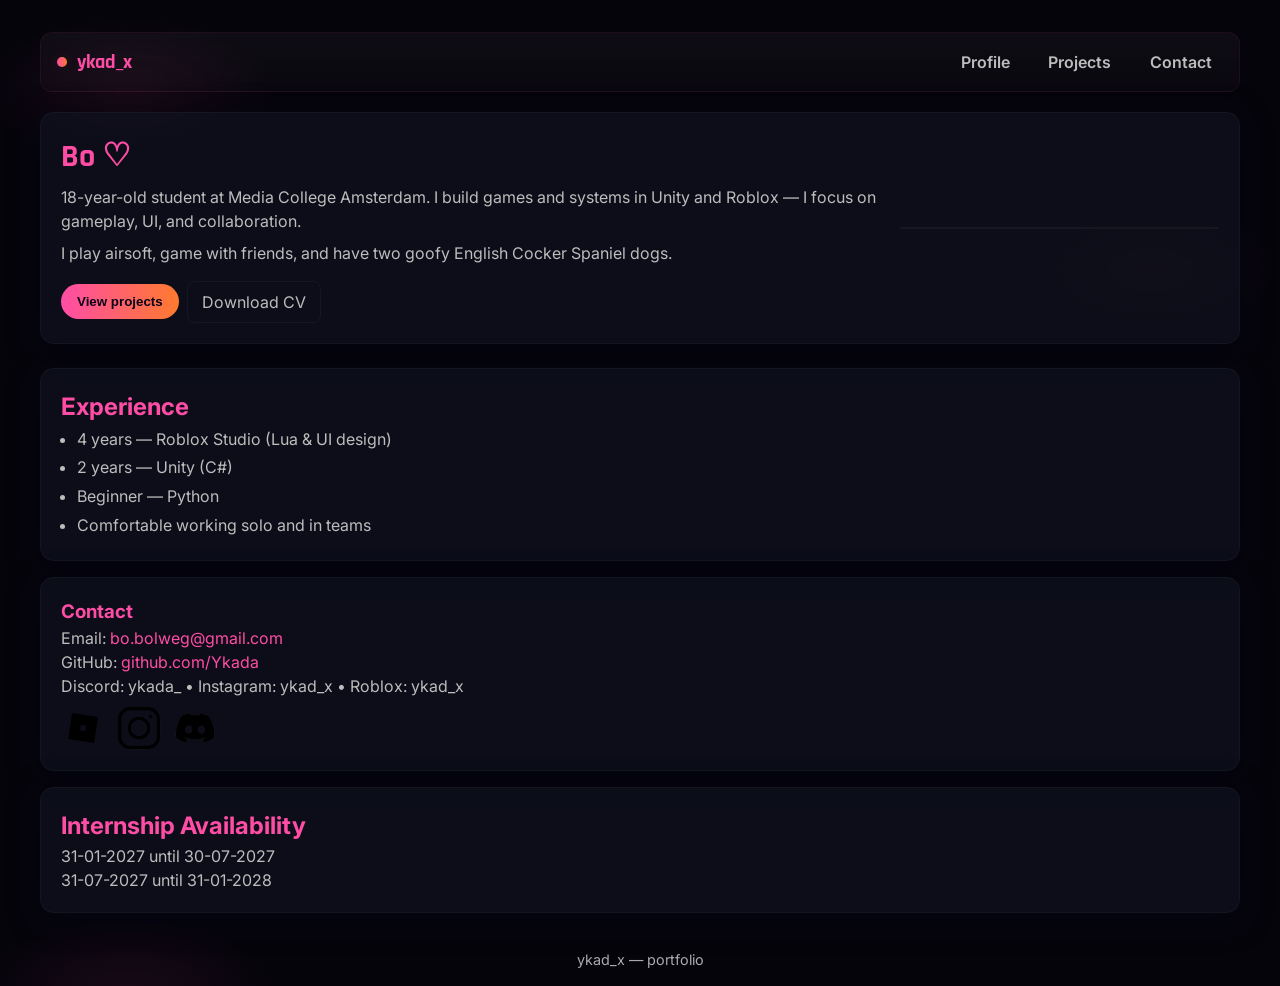
==== commit 86ec3c2b: "removal of my face for privacy" ====
--- a/Index.html
+++ b/Index.html
@@ -34,8 +34,8 @@
           </div>
 
           <div class="profile-image">
-            <img src="Images/IMG_1133.png" alt="Profile image of Bo" />
-          </div>
+              <!-- <img src="Images/IMG_1133.png" alt="Profile image of Bo" /> -->
+          </div> 
         </div>
         <br />
 
